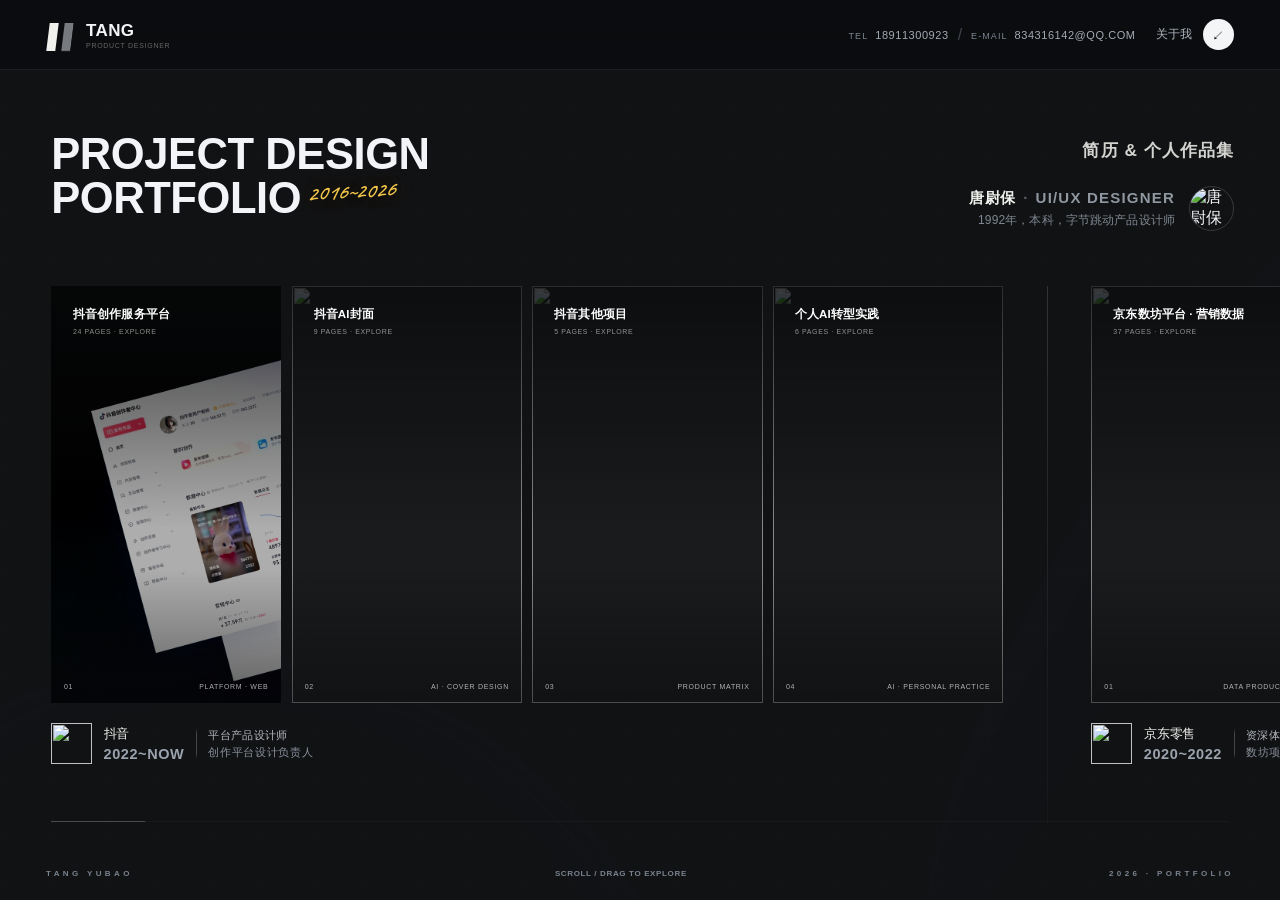
==== index.html @ 4c4d0c27 "手机端纵向布局：隐藏简历信息、首页改纵向列表、预览改连续大图平铺（≤760px，桌面零改动）" ====
<!doctype html>
<html lang="zh-CN" class="is-booting">
<head>
  <meta charset="utf-8">
  <meta name="viewport" content="width=device-width, initial-scale=1, viewport-fit=cover">
  <meta name="description" content="唐尉保的产品设计作品集，涵盖字节跳动、京东零售与金山办公时期的代表项目。">
  <meta name="theme-color" content="#111214">
  <title>唐尉保 · 产品设计作品集</title>
  <link rel="icon" href="唐尉保作品集2_files/favicon.ico">
  <!-- The home covers are rendered by script.js, so the browser would not
       discover the first one until the JS runs. Home cards use the 16:9 cover
       for both the resting centre crop and the expanded hover state, so the
       preload points at that set (sizes ≈ card height × 16/9, expressed in vh). -->
  <link rel="preload" as="image" href="assets/thumbs/douyin-platform.w1920.webp" media="(min-width: 761px)"
        imagesrcset="assets/thumbs/douyin-platform.w640.webp 640w, assets/thumbs/douyin-platform.w960.webp 960w, assets/thumbs/douyin-platform.w1280.webp 1280w, assets/thumbs/douyin-platform.w1920.webp 1920w, assets/thumbs/douyin-platform.w2560.webp 2560w"
        imagesizes="(min-width: 1600px) 90vh, 82vh">
  <style>html.is-booting [data-screen] { visibility: hidden; } html.is-booting body { background: #111214; }</style>
  <!-- 埋点上报地址（Cloudflare Worker + D1，部署见 analytics/README.md）。
       本地 file:// / localhost 预览默认不上报，只有显式传 ?analytics_endpoint= 时才会上报。 -->
  <meta name="portfolio-analytics-endpoint" content="https://tangyubao-analytics.tangweibao.workers.dev/collect">
  <script>
  /* 页面打开成功率探针：独立于 analytics.js，本文件不会因为业务脚本失败而漏报。
     每次打开上报 boot_start；应用真正渲染完成上报 boot_ready；超时/关键脚本失败上报 boot_fail。
     事件字段：{id,name,ts,sid:"boot",vid:"boot",pid,screen:"boot",props}，由 Worker 写入 D1。 */
  (function () {
    "use strict";
    var meta = document.querySelector('meta[name="portfolio-analytics-endpoint"]');
    var endpoint = meta ? meta.content : "";
    var params = new URLSearchParams(location.search);
    var override = params.get("analytics_endpoint") || "";
    if (override) endpoint = override;
    var preview = /^(localhost|127\.0\.0\.1|\[::1\]|0\.0\.0\.0)$/.test(location.hostname) || location.protocol === "file:";
    var force = params.get("analytics_force") === "1";
    var dnt = navigator.doNotTrack === "1" || window.doNotTrack === "1" || navigator.globalPrivacyControl === true;
    var site = "tangyubao-portfolio";
    var bootId = "boot_" + Date.now().toString(36) + "_" + Math.random().toString(36).slice(2, 8);
    var started = performance.now();
    window.__pfBoot = { id: bootId, startedAt: started };
    if (!endpoint || (preview && !override) || (dnt && !force)) return;

    var done = false;
    var timer = 0;
    var poll = 0;
    var lastError = "";
    var mode = (function () {
      var w = innerWidth || 0, h = innerHeight || 0;
      if (h <= 520 && w > 760) return "short-landscape";
      if (w <= 760) return "mobile";
      if (w <= 1100) return "tablet";
      return "desktop";
    })();

    function send(name, props) {
      var body = JSON.stringify({ site: site, events: [{
        id: bootId + "_" + name, name: name, ts: Date.now(),
        sid: "boot", vid: "boot", pid: bootId, screen: "boot", props: props || {}
      }] });
      try {
        if (navigator.sendBeacon && navigator.sendBeacon(endpoint, new Blob([body], { type: "text/plain;charset=UTF-8" }))) return;
        if (window.fetch) fetch(endpoint, {
          method: "POST", mode: "cors", keepalive: true,
          headers: { "Content-Type": "text/plain;charset=UTF-8" }, body: body
        }).catch(function () {});
      } catch (error) { /* 探针失败不影响页面 */ }
    }

    function navTiming() {
      try {
        var nav = performance.getEntriesByType("navigation")[0];
        if (!nav) return {};
        return {
          ttfb_ms: Math.round(nav.responseStart),
          dom_ms: Math.round(nav.domContentLoadedEventEnd),
          load_ms: nav.loadEventEnd ? Math.round(nav.loadEventEnd) : 0
        };
      } catch (error) { return {}; }
    }

    function isReady() {
      if (document.documentElement.classList.contains("is-booting")) return false;
      var active = document.querySelector("[data-screen].is-active");
      if (!active) return false;
      if (active.dataset.screen === "home") return document.querySelectorAll(".stream-project").length > 0;
      return true;
    }

    function finish(ok, reason) {
      if (done) return;
      done = true;
      clearInterval(poll);
      clearTimeout(timer);
      var elapsed = Math.round(performance.now() - started);
      var props = {
        duration_ms: elapsed,
        slow: elapsed > 3000,
        reason: reason || "",
        message: lastError.slice(0, 120),
        ready_state: document.readyState,
        cards: document.querySelectorAll(".stream-project").length,
        mode: mode, vw: innerWidth, vh: innerHeight,
        dpr: Math.round((devicePixelRatio || 1) * 100) / 100
      };
      var timing = navTiming();
      Object.keys(timing).forEach(function (key) { props[key] = timing[key]; });
      send(ok ? "boot_ready" : "boot_fail", props);
    }

    function check() { if (!done && isReady()) finish(true); }

    window.addEventListener("error", function (event) {
      var target = event.target;
      if (target && target.tagName === "SCRIPT") {
        if (String(target.src || "").indexOf("script.js") >= 0) {
          lastError = "script.js load failed";
          finish(false, "script_error");
        }
        return;
      }
      if (event.message) lastError = String(event.message);
    }, true);
    window.addEventListener("unhandledrejection", function (event) {
      lastError = String((event.reason && event.reason.message) || event.reason || "unhandled rejection");
    });
    document.addEventListener("visibilitychange", function () {
      if (document.visibilityState === "hidden") {
        clearTimeout(timer);
      } else if (!done) {
        check();
        if (!done) timer = setTimeout(function () { if (!done) finish(false, lastError ? "js_error" : "timeout"); }, 10000);
      }
    });
    window.addEventListener("load", check);
    poll = setInterval(check, 100);
    if (document.readyState === "complete") check();
    timer = setTimeout(function () { if (!done) finish(false, lastError ? "js_error" : "timeout"); }, 10000);

    send("boot_start", {
      path: location.pathname + location.hash,
      ref: document.referrer ? document.referrer.split("?")[0].slice(0, 120) : "",
      mode: mode, vw: innerWidth, vh: innerHeight,
      dpr: Math.round((devicePixelRatio || 1) * 100) / 100,
      lang: navigator.language || "",
      tz: (function () { try { return Intl.DateTimeFormat().resolvedOptions().timeZone || ""; } catch (error) { return ""; } })(),
      reduced_motion: Boolean(window.matchMedia && window.matchMedia("(prefers-reduced-motion: reduce)").matches)
    });
  })();
  </script>
  <link rel="stylesheet" href="styles.css?v=20261117m1">
  <noscript><style>html.is-booting [data-screen] { visibility: visible; }</style></noscript>
</head>
<body>
  <div class="app-shell" data-app>
    <header class="site-header">
      <button class="brand" type="button" data-route="home" aria-label="返回工作经历首页">
        <span class="brand-symbol" aria-hidden="true"><i></i><i></i></span>
        <span class="brand-text"><b>TANG</b><small>PRODUCT DESIGNER</small></span>
      </button>

      <div class="viewer-nav" data-viewer-nav>
        <button class="viewer-back" type="button" data-viewer-back aria-label="返回首页"><svg class="viewer-back-arrow" viewBox="0 0 24 24" aria-hidden="true" focusable="false"><path d="M14.5 5.5 8 12l6.5 6.5"></path></svg> <span data-viewer-back-label>返回首页</span></button>
        <span class="viewer-nav-divider" aria-hidden="true"></span>
        <div class="viewer-title-wrap">
          <h1 id="viewer-title" data-viewer-title tabindex="-1"></h1>
          <p data-viewer-company></p>
        </div>
        <div class="viewer-count" role="status" aria-live="polite" aria-atomic="true"><b data-current-count>01</b><span>/</span><span data-total-count>01</span></div>
      </div>

      <div class="header-contact" aria-label="联系方式">
        <a href="tel:+8618911300923"><span>TEL</span>18911300923</a>
        <i aria-hidden="true">/</i>
        <a href="mailto:834316142@qq.com"><span>E-MAIL</span>834316142@qq.com</a>
      </div>

      <button class="contact-link" type="button" data-contact-toggle aria-haspopup="dialog" aria-expanded="false" aria-label="打开关于我">
        <span>关于我</span><i aria-hidden="true">↗</i>
      </button>
    </header>

    <div class="contact-backdrop" data-contact-backdrop aria-hidden="true"></div>
    <div class="contact-card" data-contact-card role="dialog" aria-modal="true" aria-labelledby="about-title">
      <button class="contact-card-close" type="button" data-contact-close aria-label="关闭关于我">×</button>
      <div class="about-col about-col--side">
      <aside class="about-side">
        <div class="about-side-head">
          <p class="about-kicker">About</p>
          <h2 class="about-title" id="about-title">关于我</h2>
        </div>
        <img class="contact-card-avatar" src="assets/profile.webp" alt="唐尉保头像" width="192" height="192">
        <p class="contact-card-name">唐尉保</p>
        <p class="contact-card-role">UI/UX DESIGNER</p>
        <p class="contact-card-meta">1992年，本科，字节跳动产品设计师</p>
        <ul class="about-facts">
          <li><span>经验</span><b>10 年 UI/UX 设计</b></li>
          <li><span>方向</span><b>复杂产品 · 设计系统 · AI 体验</b></li>
          <li><span>现职</span><b>抖音 · 平台产品设计专家</b></li>
          <li><span>状态</span><b>在职 · 寻找新机会</b></li>
        </ul>
        <div class="contact-card-links">
          <a href="tel:+8618911300923"><span>TEL / 微信</span><b>18911300923</b></a>
          <a href="mailto:834316142@qq.com"><span>E-MAIL</span><b>834316142@qq.com</b></a>
        </div>
        <a class="about-download" href="assets/resume/tangyubao-resume-2026.pdf" download="唐尉保-UI设计师-个人简历2026.pdf" aria-label="下载 PDF 简历，735 KB">
          <span class="about-download-icon" aria-hidden="true">↓</span>
          <b>下载 PDF 简历</b>
          <em>735 KB</em>
        </a>
      </aside>
      <span class="about-scrollbar" aria-hidden="true"><i></i></span>
      </div>

      <div class="about-col about-col--main">
      <div class="about-main">
        <section class="about-section">
          <p class="about-label">自我介绍</p>
          <p class="about-lead">具备 10 年 UI/UX 与设计经验，擅长在复杂业务场景中把用户需求、业务目标与数据反馈转化为清晰可落地的体验方案。兼具产品设计、设计系统建设、项目推进与小组管理能力，能够从策略制定、方案落地到上线复盘，持续提升产品体验与团队交付效率，兼顾设计执行与项目管理能力的平衡。</p>
          <div class="about-fold about-fold--intro" data-fold>
            <button class="about-fold-toggle" type="button" data-fold-toggle aria-expanded="false" aria-controls="about-highlights">
              <span>能力亮点</span><em>3 项</em><i aria-hidden="true"></i>
            </button>
            <div class="about-fold-panel" id="about-highlights" inert aria-hidden="true">
              <div class="about-highlights">
                <p><b>复杂产品与全链路体验设计：</b>擅长多角色、多任务、强数据和长流程场景的信息架构、交互设计与视觉表达；能够独立完成从需求洞察、体验策略、原型设计到设计交付和效果复盘的完整闭环。</p>
                <p><b>体系化建设与 AI 设计能力：</b>具备设计系统与设计流程建设经验，能够将项目中的共性问题沉淀为可复用的标准和工具，理解 AI 产品的交互特点与工作流。探索 AI 对工作流程的应用，具备 Vibe Coding 端到端实践经验，并逐步向 AI Agent 方向转型。</p>
                <p><b>项目推动与团队管理能力：</b>具备重点项目、小组管理与跨团队协同经验，能够进行目标对齐、任务拆解、资源协调、设计评审与质量把控；关注成员成长与团队能力建设，保障复杂项目高质量、按节奏落地。</p>
              </div>
            </div>
          </div>
        </section>

        <section class="about-section about-experience">
          <p class="about-label">项目经历</p>

          <article class="about-job">
            <p class="about-job-period">2016.03 ~ 2020.03<span>高级UI设计师</span></p>
            <div class="about-job-company">
              <img src="assets/marks/kingsoft.webp" alt="" width="38" height="38" loading="lazy">
              <h3>金山办公 / UED</h3>
            </div>
            <p class="about-job-line">活动运营设计：WPS office 会员增值业务</p>
            <p class="about-job-line">TO C 端产品体验设计：金山词霸、WPS精品课、小米邮箱</p>
          </article>

          <article class="about-job">
            <p class="about-job-period">2020.03 ~ 2022.09<span>资深体验设计师</span></p>
            <div class="about-job-company">
              <img src="assets/marks/jd.webp" alt="" width="38" height="38" loading="lazy">
              <h3>京东零售 / 技术与数据中心 / JTD</h3>
            </div>
            <p class="about-job-line">TO B 端数据产品体验设计：京东数坊营销数据平台、黄金眼数据平台</p>
            <div class="about-fold about-fold--duties" data-fold>
              <button class="about-fold-toggle" type="button" data-fold-toggle aria-expanded="false" aria-controls="jd-duties">
                <span>主要职责</span><em>4 项</em><i aria-hidden="true"></i>
              </button>
              <div class="about-fold-panel" id="jd-duties" inert aria-hidden="true">
                <ol class="about-duties">
                  <li><b>01</b><span>负责 B 端中台营销数据产品的 UI/UX 设计工作，并把控整体设计质量</span></li>
                  <li><b>02</b><span>协同产品深入业务，为业务提供产品体验的整体设计方案，并梳理产品逻辑，推动设计进程，保障产出质量还原设计成果，持续跟踪体验数据变化，及时发现问题做出优化调整</span></li>
                  <li><b>03</b><span>沉淀设计经验和方法，协同小伙伴共同制定体验设计规范与设计体系建设</span></li>
                  <li><b>04</b><span>完善设计工具的打磨，完成符合数据产品特性的设计资产沉淀</span></li>
                </ol>
              </div>
            </div>
          </article>

          <article class="about-job">
            <p class="about-job-period">2022.09 ~ NOW<span>平台产品设计专家</span></p>
            <div class="about-job-company">
              <img src="assets/marks/douyin.webp" alt="" width="38" height="38" loading="lazy">
              <h3>抖音 / UED / 增长中心-平台</h3>
            </div>
            <p class="about-job-line">TOB&amp;C端平台产品体验设计：抖音创作服务平台、抖音分成平台、抖音精选</p>
            <div class="about-fold about-fold--duties is-open" data-fold>
              <button class="about-fold-toggle" type="button" data-fold-toggle aria-expanded="true" aria-controls="douyin-duties">
                <span>主要职责</span><em>4 项</em><i aria-hidden="true"></i>
              </button>
              <div class="about-fold-panel" id="douyin-duties">
                <ol class="about-duties">
              <li><b>01</b><span>负责重点项目的需求拆解：负责多个抖音创作服务平台 S 级需求提案，跨团队协同与上线复盘，通过用户反馈、体验指标和业务数据持续优化产品体验。</span></li>
              <li><b>02</b><span>主导 AI 创作能力的产品体验设计：包括 AI 封面、创作辅助、诊断与引导式任务流程，推动模型能力转化为用户可理解、可使用的创作工具。</span></li>
              <li><b>03</b><span>建设和维护平台设计系统：包括视觉语言、组件规范、图表规范、交互模式及体验问题池，提升多业务协作下的一致性与交付效率。并注重 AI 在实际工作流程中的应用，有效提升产设研协作效率。</span></li>
                  <li><b>04</b><span>负责创作小组与项目管理：包括任务分配、设计评审、质量把控、成员辅导及协作流程优化。发起抖音创作服务平台体验升级，综合评估业务目标、用户体验、成本难度，合理制定目标，协同多个业务线、职能，共同合作顺利完成项目目标。</span></li>
                </ol>
              </div>
            </div>
          </article>
        </section>
      </div>
      <span class="about-scrollbar" aria-hidden="true"><i></i></span>
      </div>
    </div>

    <main class="screens">
      <section class="screen home-screen is-active" data-screen="home" aria-labelledby="home-title">
        <div class="ambient ambient-one" aria-hidden="true"></div>
        <div class="ambient ambient-two" aria-hidden="true"></div>

        <header class="home-heading">
          <div class="home-heading-main">
            <h1 id="home-title" class="portfolio-title" tabindex="-1">
              <span class="title-row">
                <span class="title-text">Project Design</span>
              </span>
              <span class="title-row title-row-last">
                <span class="title-text">Portfolio<em class="portfolio-years">2016~2026</em></span>
              </span>
            </h1>

            <div class="home-profile">
              <p class="portfolio-cn">简历 &amp; 个人作品集</p>
              <aside class="profile" aria-label="个人简介">
                <button class="profile-top" type="button" data-contact-toggle aria-haspopup="dialog" aria-expanded="false" aria-label="打开关于我">
                  <span class="profile-info">
                    <span class="profile-name">唐尉保<span class="profile-sep">·</span><em>UI/UX DESIGNER</em></span>
                    <span class="profile-role">1992年，本科，字节跳动产品设计师</span>
                  </span>
                  <img class="profile-avatar" src="assets/profile.webp" alt="唐尉保头像" width="192" height="192">
                </button>
              </aside>
            </div>
          </div>
        </header>

        <div class="work-stream-shell" data-stream-shell>
          <div class="work-stream" data-timeline></div>
          <div class="stream-progress" aria-hidden="true"><span data-stream-progress></span></div>
        </div>

        <footer class="home-footer">
          <span>TANG YUBAO</span>
          <span>SCROLL / DRAG TO EXPLORE</span>
          <span>2026 · PORTFOLIO</span>
        </footer>
      </section>

      <section class="screen projects-screen" data-screen="projects" aria-labelledby="projects-title" hidden>
        <div class="projects-intro">
          <button class="back-button" type="button" data-route="home"><span>←</span> 返回经历</button>
          <div class="experience-summary">
            <div class="company-mark" data-projects-mark></div>
            <div>
              <p data-projects-period></p>
              <h1 id="projects-title" data-projects-company tabindex="-1"></h1>
              <h2 data-projects-role></h2>
              <span data-projects-meta></span>
            </div>
          </div>
          <p class="projects-note">SELECTED PROJECTS</p>
        </div>

        <div class="project-panel">
          <div class="panel-heading">
            <p>项目导航</p>
            <span>选择项目进入完整作品预览</span>
          </div>
          <div class="project-grid" data-project-grid></div>
        </div>
      </section>

      <section class="screen viewer-screen" data-screen="viewer" aria-labelledby="viewer-title" hidden>
        <div class="viewer-stage" data-viewer-stage>
          <div class="artwork-stack">
            <div class="artwork-frame" data-artwork-frame>
              <img data-main-artwork alt="" draggable="false" decoding="async" fetchpriority="high">
              <img class="artwork-ghost" data-artwork-ghost alt="" aria-hidden="true">
              <div class="artwork-links" data-artwork-links></div>
              <div class="slide-canvas" data-slide-canvas hidden></div>
              <div class="image-loader" data-image-loader aria-hidden="true"><span></span></div>
            </div>
            <div class="artwork-toolbar">
              <button class="fullscreen-toggle" type="button" data-fullscreen-toggle aria-label="全屏浏览" aria-pressed="false" title="全屏浏览">
                <svg class="icon-expand" viewBox="0 0 24 24" aria-hidden="true" focusable="false"><path d="M9 4H4v5M15 4h5v5M15 20h5v-5M9 20H4v-5"></path></svg>
                <svg class="icon-collapse" viewBox="0 0 24 24" aria-hidden="true" focusable="false"><path d="M9 9H4V4M15 9V4h5M15 15h5v5M9 15v5H4"></path></svg>
                <span class="fullscreen-label" data-fullscreen-label>全屏浏览</span>
              </button>
            </div>
          </div>
          <div class="fullscreen-count" data-fullscreen-count aria-hidden="true"><b data-fullscreen-current>01</b><span>/</span><span data-fullscreen-total>01</span></div>
          <section class="other-projects" data-other-projects aria-label="其他项目">
            <p>其他项目</p>
            <div class="other-projects-rail" data-other-projects-rail></div>
          </section>
        </div>

        <div class="thumbnail-dock">
          <div class="thumbnail-label"><span>PROJECT PAGES</span><small>滚动或点击缩略图浏览</small></div>
          <div class="thumbnail-rail" data-thumbnail-rail role="listbox" aria-orientation="vertical" aria-label="作品页面导航"></div>
        </div>

        <!-- Mobile portrait only (≤760px): every page is tiled as a large
             16:9 image from top to bottom in one native scroll container, with
             no thumbnail rail. Desktop keeps the single-frame viewer above. -->
        <div class="mobile-gallery" data-mobile-gallery aria-label="作品页面列表"></div>
      </section>
    </main>
  </div>


  <noscript>请启用 JavaScript 以浏览交互式作品集。</noscript>
  <script src="analytics.js?v=20261116q" defer></script>
  <script src="script.js?v=20261117m1" defer></script>
</body>
</html>
---- styles.css ----
@font-face {
  font-family: "Kalam";
  src: url("assets/fonts/kalam-700.woff2") format("woff2");
  font-weight: 700;
  font-style: normal;
  font-display: swap;
}
@font-face {
  font-family: "Caveat";
  src: url("assets/fonts/caveat-600.woff2") format("woff2");
  font-weight: 600;
  font-style: normal;
  font-display: swap;
}

:root {
  --ink: #f2f4f7;
  --muted: #8b94a2;
  --line: rgba(255, 255, 255, .1);
  --blue: #7da7ff;
  --surface: rgba(255, 255, 255, .055);
  --header-h: 76px;
  --ease: cubic-bezier(.22, 1, .36, 1);
}

* { box-sizing: border-box; }

html, body {
  width: 100%;
  height: 100%;
  margin: 0;
  overflow: hidden;
}

body {
  color: var(--ink);
  background: #07090d;
  font-family: Inter, "SF Pro Display", "PingFang SC", "Microsoft YaHei", sans-serif;
  -webkit-font-smoothing: antialiased;
}

button, a { font: inherit; }
button { color: inherit; }
button:focus-visible, a:focus-visible { outline: 2px solid #2f7ff7; outline-offset: 4px; }
/* route changes move focus to the screen heading (tabindex="-1") for screen
   readers; that programmatic focus must not paint a focus ring */
.screen h1[tabindex="-1"]:focus { outline: none; }
/* the viewer title now lives inside the site header, outside .screen */
#viewer-title[tabindex="-1"]:focus { outline: none; }

.app-shell { width: 100%; height: 100%; overflow: hidden; }

.site-header {
  position: fixed;
  z-index: 50;
  inset: 0 0 auto 0;
  height: var(--header-h);
  display: grid;
  grid-template-columns: 1fr auto auto;
  column-gap: clamp(14px, 1.6vw, 26px);
  align-items: center;
  padding: 0 clamp(22px, 3.6vw, 64px);
  border-bottom: 1px solid rgba(255, 255, 255, .07);
  background: rgba(7, 9, 13, .72);
  backdrop-filter: blur(24px);
  -webkit-backdrop-filter: blur(24px);
}

.brand {
  justify-self: start;
  display: flex;
  align-items: center;
  gap: 12px;
  padding: 0;
  border: 0;
  background: none;
  cursor: pointer;
}

.brand-symbol { position: relative; width: 34px; height: 24px; display: block; }
.brand-symbol i { position: absolute; top: 0; width: 24px; height: 24px; border-radius: 50%; }
.brand-symbol i:first-child { left: 0; background: #729cff; box-shadow: 0 0 28px rgba(92, 140, 255, .36); }
.brand-symbol i:last-child { right: 0; background: rgba(150, 117, 255, .52); backdrop-filter: blur(3px); }
.brand-text { display: grid; gap: 1px; text-align: left; }
.brand-text b { font-size: 13px; letter-spacing: .12em; }
.brand-text small { color: #616a77; font-size: 8px; letter-spacing: .14em; }

.contact-link { justify-self: end; display: flex; align-items: center; gap: 11px; padding: 0; border: 0; color: #aeb5bf; background: none; font: inherit; font-size: 12px; text-decoration: none; cursor: pointer; }
.contact-link i { display: grid; place-items: center; width: 30px; height: 30px; border-radius: 50%; color: #090b0f; background: #f3f5f7; font-style: normal; transition: transform .25s var(--ease); }
.contact-link i { transform: rotate(180deg); transition: transform .3s var(--ease); }
.contact-link:hover i { transform: translate(-2px, 2px) rotate(180deg); }
.contact-link[aria-expanded="true"] i { transform: rotate(0deg); }
.contact-link[aria-expanded="true"]:hover i { transform: translate(2px, -2px) rotate(0deg); }
.header-contact { display: flex; align-items: center; justify-content: flex-end; gap: 9px; white-space: nowrap; }
.header-contact i { color: #3f4650; font-style: normal; }
.header-contact a { display: flex; align-items: baseline; gap: 7px; color: #a3abb5; font-size: 11px; letter-spacing: .05em; text-decoration: none; text-transform: uppercase; white-space: nowrap; transition: color .2s; }
.header-contact a:hover { color: #f5c84b; }
.header-contact span { color: #7d8794; font-size: 9px; letter-spacing: .12em; }

/* Viewer context inside the site header (replaces the old in-screen header row) */
.viewer-nav { display: none; min-width: 0; align-items: center; column-gap: clamp(10px, 1.3vw, 18px); }
.viewer-nav-divider { flex: 0 0 auto; width: 1px; height: 18px; background: rgba(255, 255, 255, .18); }
.viewer-back .viewer-back-arrow { flex: 0 0 auto; width: 14px; height: 14px; fill: none; stroke: currentColor; stroke-width: 1.9; stroke-linecap: round; stroke-linejoin: round; transition: transform .25s var(--ease); }
.viewer-back:hover .viewer-back-arrow { transform: translateX(-3px); }
.viewer-back [data-viewer-back-label] { font-size: 14px; }
body[data-screen="viewer"] .viewer-nav { display: flex; }
body[data-screen="viewer"] .header-contact { display: none; }
body[data-screen="viewer"] .site-header { grid-template-columns: auto minmax(0, 1fr) auto; }

/* About dialog: centred two-column panel over a blurred backdrop.
   Left = personal info / contact, right = self description + experience. */
.contact-backdrop { position: fixed; z-index: 69; inset: 0; background: rgba(6, 8, 11, .7); -webkit-backdrop-filter: blur(7px); backdrop-filter: blur(7px); opacity: 0; visibility: hidden; pointer-events: none; transition: opacity .3s var(--ease), visibility 0s linear .3s; }
.contact-backdrop.is-open { opacity: 1; visibility: visible; pointer-events: auto; transition: opacity .3s var(--ease), visibility 0s; }

.contact-card {
  position: fixed; z-index: 70; left: 50%; top: 50%;
  display: grid; grid-template-columns: minmax(236px, 296px) minmax(0, 1fr); grid-template-rows: minmax(0, 1fr);
  width: min(1080px, calc(100vw - 48px)); max-height: min(880px, calc(100vh - 88px));
  overflow: hidden; border: 1px solid rgba(255, 255, 255, .14);
  background: rgba(15, 17, 21, .975);
  -webkit-backdrop-filter: blur(26px); backdrop-filter: blur(26px);
  box-shadow: 0 40px 120px rgba(0, 0, 0, .62);
  opacity: 0; visibility: hidden; pointer-events: none;
  transform: translate(-50%, -48%) scale(.985);
  transition: opacity .3s var(--ease), transform .45s var(--ease), visibility 0s linear .3s;
}
.contact-card.is-open { opacity: 1; visibility: visible; pointer-events: auto; transform: translate(-50%, -50%); transition: opacity .3s var(--ease), transform .45s var(--ease), visibility 0s; }
/* let the columns shrink to the panel height so their own scrollbars engage
   instead of the content being clipped by the panel's overflow:hidden */
.contact-card > * { min-height: 0; }
.contact-card-close { position: absolute; z-index: 3; top: 14px; right: 14px; display: grid; place-items: center; width: 28px; height: 28px; padding: 0; border: 1px solid rgba(255, 255, 255, .14); border-radius: 50%; color: #9aa3ad; background: rgba(10, 12, 15, .6); font-size: 14px; line-height: 1; cursor: pointer; transition: color .2s, border-color .2s, background .2s; }
.contact-card-close:hover { color: #fff; border-color: rgba(255, 255, 255, .42); background: rgba(255, 255, 255, .08); }

/* Columns scroll with the native scrollbar hidden; a thin overlay thumb fades
   in (CSS opacity transition) when the pointer is inside the dialog, which the
   native bar cannot do. */
.about-col { position: relative; display: grid; grid-template-rows: minmax(0, 1fr); min-height: 0; }
.about-side, .about-main { scrollbar-width: none; -ms-overflow-style: none; }
.about-side::-webkit-scrollbar, .about-main::-webkit-scrollbar { width: 0; height: 0; }
.about-scrollbar { position: absolute; z-index: 2; top: 12px; right: 4px; bottom: 12px; width: 3px; border-radius: 3px; opacity: 0; pointer-events: none; transition: opacity .32s var(--ease); }
.about-scrollbar i { position: absolute; left: 0; top: 0; width: 100%; height: 36px; border-radius: 3px; background: rgba(255, 255, 255, .3); transform: translateY(0); }
.contact-card:hover .about-col[data-scrollable="true"] > .about-scrollbar { opacity: 1; }

.about-side { --about-side-gap: 9px; display: flex; flex-direction: column; align-items: flex-start; gap: var(--about-side-gap); padding: 34px 26px 26px; overflow-y: auto; overscroll-behavior: contain; border-right: 1px solid rgba(255, 255, 255, .09); background: linear-gradient(180deg, rgba(24, 29, 37, .72), rgba(13, 16, 20, .5)); }
.contact-card-avatar { width: 74px; height: 74px; object-fit: cover; border-radius: 50%; border: 1px solid rgba(255, 255, 255, .18); }
.contact-card-name { margin: 5px 0 0; color: #f2f4ef; font-size: 22px; font-weight: 600; letter-spacing: .02em; }
.contact-card-role { margin: 0; color: #8b93a0; font-size: 9px; letter-spacing: .2em; text-transform: uppercase; }
.contact-card-meta { margin: 7px 0 0; color: #7d8691; font-size: 12.5px; line-height: 1.6; letter-spacing: .02em; }
.about-facts { display: grid; gap: 9px; width: 100%; margin: 12px 0 0; padding: 14px 0 0; border-top: 1px solid rgba(255, 255, 255, .09); list-style: none; }
.about-facts li { display: grid; grid-template-columns: 30px minmax(0, 1fr); gap: 10px; align-items: baseline; }
.about-facts span { color: #6f7884; font-size: 9px; letter-spacing: .14em; }
.about-facts b { color: #cfd4da; font-size: 12px; font-weight: 500; line-height: 1.5; }
.contact-card-links { width: 100%; margin-top: auto; padding-top: 16px; border-top: 1px solid rgba(255, 255, 255, .09); }
.contact-card-links a { display: grid; gap: 3px; padding: 8px 0; color: #eef0eb; text-decoration: none; border-bottom: 1px solid rgba(255, 255, 255, .06); }
.contact-card-links a:last-child { border-bottom: 0; padding-bottom: 0; }
.contact-card-links span { color: #f5c84b; font-size: 9px; font-weight: 600; letter-spacing: .14em; }
.contact-card-links b { font-size: 13px; font-weight: 600; letter-spacing: .01em; overflow-wrap: anywhere; transition: color .2s; }
.about-download { display: flex; align-items: center; gap: 10px; width: 100%; margin-top: 14px; padding: 10px 12px; border: 1px solid rgba(255, 255, 255, .16); border-radius: 10px; color: #f1f3ef; background: rgba(255, 255, 255, .045); text-decoration: none; transition: border-color .25s var(--ease), background .25s var(--ease), color .25s var(--ease), transform .25s var(--ease); }
.about-download:hover { border-color: rgba(245, 200, 75, .55); background: rgba(245, 200, 75, .1); color: #f5c84b; transform: translateY(-1px); }
.about-download-icon { flex: 0 0 auto; display: grid; place-items: center; width: 26px; height: 26px; border-radius: 50%; color: #f5c84b; background: rgba(245, 200, 75, .16); font-size: 13px; line-height: 1; }
.about-download b { font-size: 12.5px; font-weight: 600; letter-spacing: .02em; }
.about-download em { margin-left: auto; color: #7d8794; font-size: 10px; font-style: normal; letter-spacing: .06em; }
.contact-card-links a:hover b { color: #f5c84b; }

.about-main { position: relative; padding: 34px clamp(26px, 3vw, 42px) 30px; overflow-y: auto; overscroll-behavior: contain; color: #b7bdc7; }
.about-side-head { display: grid; gap: 5px; margin-bottom: calc(40px - var(--about-side-gap, 9px)); }
.about-kicker { margin: 0; color: #6f7884; font-size: 9px; letter-spacing: .32em; text-transform: uppercase; }
.about-side-head .about-title { margin: 0; font-size: clamp(21px, 1.7vw, 26px); }
.about-title { margin: 6px 0 0; color: #f2f4ef; font-size: clamp(20px, 1.6vw, 26px); font-weight: 600; letter-spacing: .02em; }
.about-section { margin-top: 22px; padding-top: 20px; border-top: 1px solid rgba(255, 255, 255, .09); }
.about-main > .about-section:first-child { margin-top: 0; padding-top: 0; border-top: 0; }
.about-label { margin: 0 0 12px !important; color: #7d8794 !important; font-size: 9px !important; letter-spacing: .22em; text-transform: uppercase; }
.about-main p { margin: 0 0 10px; font-size: 12.5px; line-height: 1.8; letter-spacing: .01em; }
.about-main p:last-child { margin-bottom: 0; }
.about-main b { color: #e4e7e2; font-weight: 600; }
.about-lead { color: #cfd4da !important; }
.about-experience { display: grid; gap: 18px; padding-top: 18px !important; }
.about-job-period { display: flex; align-items: baseline; justify-content: space-between; gap: 14px; margin: 0 0 8px !important; color: #9aa3ae !important; font-family: "DIN Alternate", "Helvetica Neue", Arial, sans-serif; font-size: 12.5px !important; font-weight: 700; letter-spacing: .02em; }
.about-job-period span { color: #8a929e; font-size: 11.5px; font-weight: 500; letter-spacing: .02em; white-space: nowrap; }
.about-job-company { display: flex; align-items: center; gap: 10px; }
.about-job-company img { flex: 0 0 auto; width: 30px; height: 30px; object-fit: contain; border-radius: 7px; }
.about-job-company h3 { margin: 0; color: #eef0eb; font-size: 13.5px; font-weight: 600; letter-spacing: .01em; }
.about-job-line { margin: 6px 0 0 40px !important; color: #9aa3ae !important; font-size: 12px !important; line-height: 1.7 !important; }
.about-fold--duties { margin: 12px 0 0 40px; }
.about-fold--intro { margin: 14px 0 0; }
.about-fold-toggle { display: flex; align-items: center; gap: 8px; padding: 0; border: 0; background: none; color: #7d8794; font: inherit; font-size: 9px; letter-spacing: .18em; text-transform: uppercase; cursor: pointer; transition: color .2s; }
.about-fold-toggle:hover { color: #cfd4da; }
.about-fold-toggle em { color: #6f7884; font-style: normal; font-size: 9px; letter-spacing: .06em; }
.about-fold-toggle i { display: block; width: 6px; height: 6px; border-right: 1px solid currentColor; border-bottom: 1px solid currentColor; transform: rotate(45deg) translate(-1px, -1px); transition: transform .3s var(--ease); }
.about-fold.is-open .about-fold-toggle i { transform: rotate(225deg) translate(-1px, -1px); }
.about-fold-panel { display: grid; grid-template-rows: 0fr; transition: grid-template-rows .38s var(--ease); }
.about-fold.is-open .about-fold-panel { grid-template-rows: 1fr; }
.about-duties { display: grid; gap: 6px; min-height: 0; margin: 0; padding: 10px 0 0; overflow: hidden; list-style: none; }
.about-highlights { display: grid; gap: 10px; min-height: 0; padding: 10px 0 0; overflow: hidden; }
.about-highlights p { margin: 0 !important; }
.about-duties li { display: grid; grid-template-columns: 22px minmax(0, 1fr); gap: 8px; align-items: baseline; }
.about-duties b { color: #f5c84b; font-family: "DIN Alternate", "Helvetica Neue", Arial, sans-serif; font-size: 10.5px; font-weight: 700; letter-spacing: .02em; }
.about-duties span { color: #a7aeba; font-size: 12px; line-height: 1.75; }

@media (max-width: 860px) {
  .contact-card { grid-template-columns: minmax(0, 1fr); grid-template-rows: auto minmax(0, 1fr); width: calc(100vw - 32px); max-height: calc(100vh - 72px); }
  .about-side { flex-direction: row; flex-wrap: wrap; align-items: center; gap: 8px 14px; padding: 20px 20px 16px; overflow: visible; border-right: 0; border-bottom: 1px solid rgba(255, 255, 255, .09); }
  .contact-card-avatar { width: 52px; height: 52px; }
  .contact-card-name { margin: 0; font-size: 18px; }
  .contact-card-role { width: 100%; }
  .contact-card-meta { width: 100%; margin: 0; }
  .about-facts { display: none; }
  .contact-card-links { margin-top: 4px; padding-top: 0; border-top: 0; display: flex; flex-wrap: wrap; gap: 2px 22px; }
  .contact-card-links a { padding: 2px 0; border-bottom: 0; }
  .about-main { padding: 20px 20px 24px; }
  .about-job-line, .about-fold--duties { margin-left: 0 !important; }
  .about-col--side { grid-template-rows: auto; }
  .about-side-head { flex: 0 0 100%; margin: 0 0 16px; }
  .about-main p { font-size: 12px; }
}

body.is-about-open { overflow: hidden; }

.screens, .screen { width: 100%; height: 100%; }
.screen { position: absolute; inset: 0; padding-top: var(--header-h); overflow: hidden; opacity: 0; transform: translateY(14px); pointer-events: none; transition: opacity .42s var(--ease), transform .42s var(--ease); }
.screen.is-active { opacity: 1; transform: none; pointer-events: auto; }
.screen[hidden] { display: none; }

.home-screen {
  background:
    radial-gradient(circle at 76% 18%, rgba(82, 107, 176, .17) 0, rgba(35, 52, 88, 0) 28%),
    radial-gradient(circle at 8% 86%, rgba(81, 45, 116, .14) 0, rgba(21, 15, 32, 0) 30%),
    linear-gradient(135deg, #080b10 0%, #0b0f16 54%, #07090d 100%);
}
.home-screen::before { content: ""; position: absolute; inset: 0; opacity: .34; pointer-events: none; background-image: linear-gradient(rgba(255, 255, 255, .024) 1px, transparent 1px), linear-gradient(90deg, rgba(255, 255, 255, .024) 1px, transparent 1px); background-size: 44px 44px; }
.ambient { position: absolute; border-radius: 50%; filter: blur(2px); pointer-events: none; }
.ambient-one { width: 76vw; height: 76vw; left: -21vw; bottom: -57vw; border: 1px solid rgba(119, 148, 237, .13); box-shadow: 0 0 100px rgba(66, 96, 195, .08) inset; }
.ambient-two { width: 33vw; height: 88vw; right: -15vw; top: 7vh; border-left: 1px solid rgba(121, 145, 223, .12); transform: rotate(31deg); background: linear-gradient(90deg, rgba(91, 115, 201, .05), transparent 42%); }

.home-heading { position: relative; z-index: 2; height: 27%; min-height: 170px; display: flex; flex-direction: column; align-items: center; justify-content: center; padding-top: 1vh; text-align: center; }
.home-heading h1 { margin: 0 0 12px; font-size: clamp(28px, 2.3vw, 43px); letter-spacing: -.04em; }
.home-heading .portfolio-title { display: flex; flex-direction: column; gap: 2px; line-height: .98; }
.portfolio-title .title-text { display: block; }
.home-heading .title-row { display: flex; align-items: baseline; justify-content: space-between; width: 100%; }
.home-heading .title-row-last { justify-content: flex-start; }
.home-heading .title-row-last .title-text { position: relative; }
.portfolio-years { position: absolute; left: calc(100% + 6px); top: calc(var(--title-size, 48px) * .34); transform: translateY(-50%) rotate(-3.5deg); color: #f5c84b; font-family: "Caveat", "Kalam", "Bradley Hand", "Segoe Print", cursive; font-size: calc(clamp(12px, .95vw, 16px) + 9px); font-weight: 600; line-height: 1; letter-spacing: -.01em; white-space: nowrap; text-shadow: 0 1px 10px rgba(6, 8, 12, .85), 0 0 22px rgba(245, 200, 75, .3); pointer-events: none; }

/* Personal profile block inside the home hero */
.profile { display: flex; flex-direction: column; align-items: flex-end; gap: 9px; text-align: left; }
.profile-top { display: flex; align-items: stretch; gap: 14px; padding: 0; border: 0; background: none; color: inherit; font: inherit; text-align: left; cursor: pointer; }
.profile-top:hover, .profile-top:active { background: none; color: inherit; }
.profile-top:focus-visible { outline: 2px solid rgba(245, 200, 75, .5); outline-offset: 5px; border-radius: 6px; }
.profile-role { display: block; }
.profile-avatar { width: 45px; height: 45px; flex: 0 0 auto; object-fit: cover; border-radius: 50%; border: 1px solid rgba(255, 255, 255, .16); }
.profile-info { display: grid; grid-template-rows: 1fr 1fr; align-items: center; justify-items: end; }
.profile-name { display: flex; align-items: baseline; justify-content: flex-end; gap: 8px; margin: 0; color: #eef0ec; font-size: 15px; font-weight: 600; letter-spacing: .02em; line-height: 1.15; }
.profile-name em { color: #8f97a1; font-size: 15px; font-style: normal; font-weight: 600; letter-spacing: .08em; text-transform: uppercase; }
.profile-sep { color: #5c636c; }
.profile-role { margin: 0; color: #7f8892; text-align: right; font-size: 12px; letter-spacing: .01em; line-height: 1.2; }

.timeline-shell { position: relative; z-index: 2; height: calc(73% - 48px); padding: 0 clamp(26px, 10.7vw, 218px); }
.timeline-line { position: absolute; left: clamp(26px, 10.7vw, 218px); right: clamp(26px, 10.7vw, 218px); top: 10px; border-top: 1px dashed rgba(255, 255, 255, .12); }
.experience-timeline { height: 100%; display: grid; grid-template-columns: repeat(3, minmax(0, 1fr)); column-gap: clamp(40px, 7vw, 145px); }

.experience-card {
  --accent: #2e80ff;
  position: relative;
  display: flex;
  flex-direction: column;
  align-items: stretch;
  justify-content: flex-start;
  min-width: 0;
  height: 100%;
  padding-top: 39px;
  border: 0;
  appearance: none;
  background: transparent;
  text-align: left;
  cursor: pointer;
}
.experience-card::before { content: ""; position: absolute; top: 5px; left: 0; width: 11px; height: 11px; border: 3px solid #0a0d13; border-radius: 50%; background: var(--accent); box-shadow: 0 0 0 1px rgba(255, 255, 255, .12), 0 0 20px color-mix(in srgb, var(--accent) 40%, transparent); transition: transform .3s var(--ease), box-shadow .3s; }
.experience-card:hover::before { transform: scale(1.25); box-shadow: 0 0 0 7px color-mix(in srgb, var(--accent) 12%, transparent); }
.experience-card .period { display: block; margin-bottom: 18px; color: #9aa3b0; font-size: clamp(13px, .95vw, 17px); font-weight: 650; letter-spacing: -.02em; }
.company-row { display: flex; align-items: center; gap: 15px; }
.company-mark { flex: 0 0 auto; display: grid; place-items: center; width: 54px; height: 54px; border: 1px solid rgba(255, 255, 255, .08); border-radius: 15px; color: #fff; background: var(--mark-bg, #151a21); box-shadow: 0 12px 30px color-mix(in srgb, var(--accent) 18%, transparent); font-size: 16px; font-weight: 800; letter-spacing: -.06em; }
.company-mark.has-logo { border-color: transparent; background: transparent; box-shadow: none; }
.company-row h2 { margin: 0; font-size: clamp(23px, 1.65vw, 31px); letter-spacing: -.05em; }
.role { margin: 18px 0 5px; color: #c9ced6; font-size: clamp(14px, 1.08vw, 19px); }
.role-meta { margin: 0; color: #5e6774; font-size: clamp(10px, .68vw, 12px); }
.project-caption { margin: clamp(25px, 4.2vh, 47px) 0 12px; color: #59626e; font-size: 10px; letter-spacing: .18em; }
.experience-projects { display: grid; gap: clamp(9px, 1.45vh, 16px); margin: 0; padding: 0; list-style: none; }
.experience-projects li { display: flex; align-items: center; gap: 10px; color: #a7afb9; font-size: clamp(12px, .85vw, 15px); white-space: nowrap; }
.experience-projects li i { display: grid; place-items: center; width: 19px; height: 19px; border-radius: 6px; color: #fff; background: var(--accent); font-size: 8px; font-style: normal; }
.card-enter { position: absolute; right: 2px; bottom: 32px; display: flex; align-items: center; gap: 8px; color: #737d89; font-size: 10px; letter-spacing: .12em; opacity: 0; transform: translateX(-10px); transition: opacity .3s, transform .3s var(--ease); }
.card-enter i { display: grid; place-items: center; width: 30px; height: 30px; border: 1px solid rgba(255, 255, 255, .12); border-radius: 50%; font-size: 14px; font-style: normal; }
.experience-card:hover .card-enter { opacity: 1; transform: none; }

.home-footer { position: absolute; z-index: 2; inset: auto clamp(24px, 3.6vw, 64px) 22px; display: flex; justify-content: space-between; color: #79838f; font-size: 8px; font-weight: 650; letter-spacing: .42em; }
.home-footer span:nth-child(2) { letter-spacing: .08em; }

.projects-screen { display: grid; grid-template-columns: minmax(320px, 35%) 1fr; background: #080b10; }
.projects-intro { position: relative; display: flex; flex-direction: column; justify-content: center; padding: clamp(32px, 6vw, 110px); overflow: hidden; border-right: 1px solid rgba(255, 255, 255, .07); background: radial-gradient(circle at 18% 82%, rgba(65, 88, 157, .16), transparent 35%), linear-gradient(145deg, #0c1017 0%, #080a0f 100%); }
.projects-intro::after { content: ""; position: absolute; width: 48vw; height: 48vw; left: -32vw; bottom: -30vw; border: 1px solid rgba(125, 152, 231, .13); border-radius: 50%; box-shadow: 0 0 0 70px rgba(83, 108, 181, .025), 0 0 0 140px rgba(84, 101, 162, .018); }
.back-button, .viewer-back { display: flex; align-items: center; gap: 10px; padding: 0; border: 0; color: #77818f; background: none; font-size: 11px; cursor: pointer; }
.back-button { position: absolute; top: clamp(30px, 5vh, 58px); left: clamp(32px, 6vw, 110px); }
.back-button span, .viewer-back span { font-size: 17px; transition: transform .25s; }
.back-button:hover span, .viewer-back:hover span { transform: translateX(-4px); }
.experience-summary { position: relative; z-index: 2; display: flex; align-items: flex-start; gap: 20px; }
.experience-summary .company-mark { width: 66px; height: 66px; border-radius: 18px; font-size: 20px; }
.experience-summary p { margin: 0 0 8px; color: #6f7986; font-size: 11px; letter-spacing: .08em; }
.experience-summary h1 { margin: 0; font-size: clamp(34px, 3.2vw, 60px); letter-spacing: -.06em; }
.experience-summary h2 { margin: 17px 0 6px; font-size: clamp(14px, 1.1vw, 18px); font-weight: 550; }
.experience-summary span { color: #626b78; font-size: 11px; }
.projects-note { position: absolute; z-index: 2; left: clamp(32px, 6vw, 110px); bottom: 45px; margin: 0; color: #7d8794; font-size: 9px; letter-spacing: .42em; }

.project-panel { min-width: 0; padding: clamp(34px, 5vw, 86px); overflow: hidden; background: #090c11; }
.panel-heading { display: flex; align-items: end; justify-content: space-between; padding-bottom: 22px; border-bottom: 1px solid rgba(255, 255, 255, .08); }
.panel-heading p { margin: 0; font-size: clamp(22px, 2vw, 34px); font-weight: 700; letter-spacing: -.05em; }
.panel-heading span { color: #5e6774; font-size: 11px; }
.project-grid { height: calc(100% - 65px); display: grid; grid-template-columns: repeat(2, minmax(0, 1fr)); align-content: center; gap: clamp(14px, 1.7vw, 26px); padding-top: 24px; }
.project-card { position: relative; min-width: 0; min-height: 190px; overflow: hidden; padding: 0; border: 1px solid rgba(255, 255, 255, .08); border-radius: 20px; background: #10141b; text-align: left; cursor: pointer; transition: transform .35s var(--ease), box-shadow .35s, border-color .35s; }
.project-card:not(.is-disabled):hover { transform: translateY(-7px); border-color: rgba(255, 255, 255, .18); box-shadow: 0 22px 55px rgba(0, 0, 0, .4); }
.project-card img { position: absolute; inset: 0; width: 100%; height: 100%; object-fit: cover; transition: transform .55s var(--ease); }
.project-card:not(.is-disabled):hover img { transform: scale(1.035); }
.project-card::after { content: ""; position: absolute; inset: 0; background: linear-gradient(to top, rgba(9, 19, 33, .88), rgba(9, 19, 33, .02) 67%); }
.project-card-content { position: absolute; z-index: 2; inset: auto 22px 20px; color: #fff; }
.project-card-content span { display: block; margin-bottom: 6px; color: rgba(255, 255, 255, .62); font-size: 9px; letter-spacing: .1em; }
.project-card-content h3 { margin: 0; font-size: clamp(18px, 1.35vw, 24px); }
.project-card-content p { margin: 7px 0 0; color: rgba(255, 255, 255, .66); font-size: 10px; }
.project-card-number { position: absolute; z-index: 3; top: 18px; right: 20px; color: rgba(255, 255, 255, .8); font-size: 10px; }
.project-card.is-disabled { cursor: default; }
.project-card.is-disabled::before { content: "资料待补充"; position: absolute; z-index: 4; top: 16px; left: 16px; padding: 7px 10px; border: 1px solid rgba(255, 255, 255, .35); border-radius: 999px; color: #fff; background: rgba(10, 20, 31, .32); backdrop-filter: blur(8px); font-size: 9px; }
.project-card.is-disabled img { filter: blur(5px); transform: scale(1.05); }

.viewer-screen { --viewer-bg: #0d1117; display: grid; grid-template-columns: minmax(0, 1fr) clamp(132px, 11vw, 176px); grid-template-rows: minmax(0, 1fr); color: #f5f7f9; background: var(--viewer-bg); }
.viewer-back { flex: 0 0 auto; color: #8d97a4; }
.viewer-title-wrap { display: flex; align-items: baseline; gap: 12px; min-width: 0; }
.viewer-title-wrap h1 { min-width: 0; overflow: hidden; margin: 0; color: #f1f3ef; font-size: 14px; font-weight: 550; letter-spacing: .02em; white-space: nowrap; text-overflow: ellipsis; }
.viewer-title-wrap p { margin: 0; color: #8b93a0; font-size: 14px; letter-spacing: .02em; white-space: nowrap; }
.viewer-count { margin-left: auto; flex: 0 0 auto; display: flex; align-items: baseline; gap: 6px; color: #7d8794; font-size: 10px; white-space: nowrap; }
.viewer-count b { color: #f4f5f6; font-size: 18px; }

.viewer-stage { position: relative; grid-column: 1; grid-row: 1; min-height: 0; display: grid; grid-template-columns: minmax(0, 1fr); place-items: center; overflow: hidden; padding: 18px clamp(16px, 2.2vw, 34px); }
.artwork-frame { position: relative; width: 100%; height: 100%; min-width: 0; min-height: 0; overflow: hidden; border-radius: 5px; background: #151b22; box-shadow: 0 20px 55px rgba(0, 0, 0, .28); touch-action: none; }
.artwork-frame { background-position: center; background-size: cover; background-repeat: no-repeat; }
/* Fullscreen viewing */
.artwork-stack { display: flex; flex-direction: column; align-items: center; gap: 16px; max-width: 100%; max-height: 100%; min-height: 0; transition: transform .55s cubic-bezier(.22, 1, .36, 1); }
/* last page: the "other projects" panel slides over the stage bottom, so the
   artwork + button are lifted above it (shift measured in JS) */
.viewer-screen.is-last-slide .artwork-stack { transform: translateY(calc(-1 * var(--stack-shift, 0px))); }
.viewer-screen.is-panel-adjusting .artwork-frame { transition: width .55s cubic-bezier(.22, 1, .36, 1), height .55s cubic-bezier(.22, 1, .36, 1); }
.viewer-screen.is-scene-entering .artwork-stack,
.viewer-screen.is-scene-entering .artwork-frame { transition: none; }
.viewer-screen.is-fullscreen .artwork-stack { transform: none; }
.artwork-toolbar { position: relative; z-index: 7; display: flex; justify-content: center; width: 100%; pointer-events: none; }
.fullscreen-toggle { position: relative; z-index: 5; pointer-events: auto; display: flex; align-items: center; gap: 7px; height: 34px; padding: 0 13px 0 11px; border: 1px solid rgba(255, 255, 255, .16); border-radius: 999px; color: #dfe4ea; background: rgba(12, 13, 15, .55); backdrop-filter: blur(8px); -webkit-backdrop-filter: blur(8px); font: inherit; font-size: 11px; letter-spacing: .04em; white-space: nowrap; cursor: pointer; transition: background .2s, border-color .2s, opacity .35s ease, transform .35s var(--ease); }
.fullscreen-toggle:hover { background: rgba(255, 255, 255, .12); border-color: rgba(255, 255, 255, .42); }
.fullscreen-toggle svg { flex: 0 0 auto; width: 15px; height: 15px; fill: none; stroke: currentColor; stroke-width: 1.6; stroke-linecap: round; stroke-linejoin: round; }
.fullscreen-toggle .icon-collapse { display: none; }
.viewer-screen.is-fullscreen .fullscreen-toggle .icon-expand { display: none; }
.viewer-screen.is-fullscreen .fullscreen-toggle .icon-collapse { display: block; }
.fullscreen-count { display: none; position: absolute; z-index: 4; left: 50%; bottom: 20px; transform: translateX(-50%); align-items: baseline; gap: 6px; color: #7d8794; font-size: 10px; letter-spacing: .16em; transition: opacity .35s ease, transform .35s var(--ease); }
.fullscreen-count b { color: #f4f5f6; font-size: 15px; font-weight: 500; }
.viewer-screen.is-fullscreen .fullscreen-count { display: flex; left: auto; right: clamp(16px, 2.2vw, 34px); bottom: 24px; transform: none; }
.viewer-screen.is-fullscreen .thumbnail-dock { display: none; }
.viewer-screen.is-fullscreen .viewer-stage { padding: 0; }
/* fullscreen: the page uses the whole screen; the exit button and page
   number float over it instead of reserving layout space */
.viewer-screen.is-fullscreen .artwork-toolbar { position: absolute; left: 50%; bottom: 10px; width: auto; transform: translateX(-50%); }

.viewer-screen:fullscreen { padding-top: 0; grid-template-columns: minmax(0, 1fr); background: #111214; }
.viewer-screen.is-pseudo-fullscreen { position: fixed; inset: 0; z-index: 90; padding-top: 0; grid-template-columns: minmax(0, 1fr); background: #111214; }
.viewer-screen.is-fullscreen.is-ui-idle .fullscreen-toggle { opacity: 0; transform: translateY(6px); pointer-events: none; }
.viewer-screen.is-fullscreen.is-ui-idle .fullscreen-count { opacity: 0; transform: translateY(6px); pointer-events: none; }

/* Thumbnail rail slides in/out from its own edge */
.thumbnail-dock { transition: transform .55s cubic-bezier(.22, 1, .36, 1), opacity .4s ease; }
.viewer-screen.is-dock-hidden .thumbnail-dock { transform: translateX(105%); opacity: 0; }
.viewer-screen.is-scene-shrinking .viewer-stage { opacity: 0; }
.viewer-screen.is-scene-shrinking .thumbnail-dock { transform: translateX(105%); opacity: 0; }
.home-screen.is-scene-revealing { opacity: 1; transform: none; filter: none; transition: none; }
.viewer-entry.is-fading { opacity: 0; transition: opacity .2s linear; }

/* Other projects on the last page */
.other-projects { visibility: hidden; position: absolute; z-index: 6; left: 0; right: 0; bottom: 0; padding: clamp(14px, 2.2vw, 24px) clamp(14px, 2.2vw, 30px) clamp(12px, 1.8vw, 20px); border-top: 1px solid rgba(255, 255, 255, .08); background: rgba(10, 12, 16, .92); backdrop-filter: blur(18px); -webkit-backdrop-filter: blur(18px); box-shadow: 0 -24px 60px rgba(0, 0, 0, .35); opacity: 0; transform: translateY(100%); pointer-events: none; transition: transform .55s cubic-bezier(.22, 1, .36, 1), opacity .35s ease; }
.viewer-screen.is-last-slide .other-projects { visibility: visible; opacity: 1; transform: none; pointer-events: auto; }
.other-projects p { margin: 0 0 10px; color: #8a929e; font-size: 9px; letter-spacing: .18em; text-transform: uppercase; }
.other-projects-rail { display: flex; gap: 10px; overflow-x: auto; padding-bottom: 4px; scrollbar-width: none; }
.other-projects-rail::-webkit-scrollbar { display: none; }
.other-project { flex: 0 0 auto; width: clamp(120px, 14vw, 210px); padding: 0; border: 0; background: none; color: inherit; text-align: left; cursor: pointer; opacity: 0; transform: translateY(26px); }
.viewer-screen.is-last-slide .other-project { animation: other-project-in .52s cubic-bezier(.22, 1, .36, 1) both; animation-delay: var(--stagger, 0ms); }
@keyframes other-project-in { from { opacity: 0; transform: translateY(26px); } to { opacity: 1; transform: none; } }
.other-project img { width: 100%; aspect-ratio: 16 / 9; object-fit: cover; border-radius: 3px; opacity: .6; filter: brightness(.85); transition: opacity .25s, transform .3s; }
.other-project:hover img, .other-project:focus-visible img { opacity: 1; }
.other-project b { display: block; margin-top: 7px; overflow: hidden; color: #d6dade; font-size: 10px; font-weight: 500; text-overflow: ellipsis; white-space: nowrap; }
.other-project em { display: block; margin-top: 2px; overflow: hidden; color: #7d8794; font-size: 8px; font-style: normal; letter-spacing: .08em; text-overflow: ellipsis; white-space: nowrap; }
.viewer-screen.is-fullscreen .other-projects { display: none; }

@media (max-aspect-ratio: 1/1) {
  .viewer-screen.is-dock-hidden .thumbnail-dock { transform: translateY(105%); }
  .viewer-screen.is-scene-shrinking .thumbnail-dock { transform: translateY(105%); }
}

@media (prefers-reduced-motion: reduce) {
  .thumbnail-dock, .other-projects { transition: none; }
}

.artwork-frame img { position: absolute; inset: 0; width: 100%; height: 100%; object-fit: contain; user-select: none; opacity: 1; }
.artwork-frame [data-main-artwork] { z-index: 1; }
.artwork-ghost { z-index: 2; visibility: hidden; }
/* Clickable hotspots printed on a page (for example a product URL):
   transparent anchors over the bitmap that only surface on hover/focus. */
.artwork-links { position: absolute; inset: 0; z-index: 3; pointer-events: none; }
.artwork-link { position: absolute; display: block; border-radius: 5px; pointer-events: auto; cursor: pointer; text-decoration: none; outline: none; transition: background .18s ease, box-shadow .18s ease; }
.artwork-link:hover, .artwork-link:focus-visible { background: rgba(255, 255, 255, .12); box-shadow: inset 0 0 0 1px rgba(255, 255, 255, .55), inset 0 -1px 0 rgba(255, 255, 255, .85); }
.artwork-link:focus-visible { box-shadow: inset 0 0 0 2px rgba(120, 190, 255, .95); }
.artwork-link { touch-action: manipulation; }
@media (hover: none), (pointer: coarse) { .artwork-link { min-height: 34px; } }
/* Loading veil for the big page bitmap: the frame's placeholder thumbnail (or
   the outgoing page during a turn) is blurred and gently dimmed while the real
   image loads, with a frosted spinner disc on top in the same glass language as
   the media play button. It is only shown after a short delay (script.js) so a
   cached page never flashes it, and it fades out once the image is decoded. */
.image-loader { position: absolute; z-index: 4; inset: 0; display: grid; place-items: center; opacity: 0; pointer-events: none; background: rgba(9, 12, 17, .24); backdrop-filter: blur(22px) saturate(.94); -webkit-backdrop-filter: blur(22px) saturate(.94); transition: opacity .32s ease; }
.image-loader.is-active { opacity: 1; transition: opacity .18s ease; }
.image-loader span { display: grid; place-items: center; width: 44px; height: 44px; border-radius: 50%; background: rgba(8, 10, 14, .56); box-shadow: 0 10px 26px rgba(0, 0, 0, .38), inset 0 0 0 1px rgba(255, 255, 255, .08); }
.image-loader span::after { content: ""; width: 20px; height: 20px; border: 2px solid rgba(255, 255, 255, .24); border-top-color: #fff; border-radius: 50%; animation: spin .8s linear infinite; }

@keyframes spin { to { transform: rotate(360deg); } }

/* Composite slides: a PPT background image with media boxes laid on top.
   Boxes are positioned in % of the frame; radii/shadows are expressed as
   "% of frame width" through the --frame-unit variable set by
   sizeArtworkFrame(), so they scale with the page on every viewport. */
.slide-canvas { position: absolute; inset: 0; z-index: 2; pointer-events: none; }
.slide-canvas[hidden] { display: none; }
.media-box {
  position: absolute;
  overflow: hidden;
  background: #0b0d10;
  border-top-left-radius: calc(var(--frame-unit, 4px) * var(--media-radius-tl, var(--media-radius, 0)));
  border-top-right-radius: calc(var(--frame-unit, 4px) * var(--media-radius-tr, var(--media-radius, 0)));
  border-bottom-right-radius: calc(var(--frame-unit, 4px) * var(--media-radius-br, var(--media-radius, 0)));
  border-bottom-left-radius: calc(var(--frame-unit, 4px) * var(--media-radius-bl, var(--media-radius, 0)));
  pointer-events: auto;
  box-shadow: 0 calc(var(--frame-unit, 4px) * var(--media-shadow, 0)) calc(var(--frame-unit, 4px) * var(--media-shadow, 0) * 2.6) rgba(0, 0, 0, .45);
}
.media-poster,
.media-video { position: absolute; inset: 0; display: block; width: 100%; height: 100%; object-fit: cover; object-position: var(--media-object-position, center); }
.media-box.is-contain .media-poster,
.media-box.is-contain .media-video { object-fit: contain; }
/* .artwork-frame img (class + element) otherwise forces contain on every
   overlay; these selectors have equal-or-higher specificity so a video can
   actually fill its measured frame. */
.artwork-frame .media-poster,
.artwork-frame .media-video { object-fit: cover; }
.artwork-frame .media-box.is-contain .media-poster,
.artwork-frame .media-box.is-contain .media-video { object-fit: contain; }
.media-video { z-index: 2; background: #000; }
/* static PNG layers poured into the PPT layout: transparent, no play button,
   and clicks pass through to whatever sits underneath */
.media-box.is-image { background: transparent; pointer-events: none; box-shadow: none; }
.media-image { position: absolute; inset: 0; display: block; width: 100%; height: 100%; object-fit: cover; }
.media-box.is-image.is-contain .media-image { object-fit: contain; }
.media-play {
  position: absolute; inset: 0; z-index: 3; display: grid; place-items: center;
  width: 100%; height: 100%; padding: 0; border: 0; cursor: pointer;
  background: radial-gradient(62% 62% at 50% 50%, rgba(8, 9, 12, .30), rgba(8, 9, 12, .12));
  transition: opacity .22s ease, visibility .22s;
}
.media-play:hover { background: radial-gradient(62% 62% at 50% 50%, rgba(8, 9, 12, .36), rgba(8, 9, 12, .18)); }
.media-play.is-hidden { opacity: 0; visibility: hidden; pointer-events: none; }
.media-play-icon {
  display: grid; place-items: center;
  width: max(28px, 9%); aspect-ratio: 1;
  border-radius: 50%;
  color: #fff;
  background: rgba(8, 10, 14, .56);
  border: 1px solid rgba(255, 255, 255, .2);
  box-shadow: 0 8px 24px rgba(0, 0, 0, .28), inset 0 1px 0 rgba(255, 255, 255, .08);
  -webkit-backdrop-filter: blur(12px) saturate(1.1);
  backdrop-filter: blur(12px) saturate(1.1);
  transition: transform .25s ease, background .25s ease;
}
.media-play:hover .media-play-icon {
  transform: scale(1.06);
  background: rgba(8, 10, 14, .7);
}
.media-play-icon svg {
  width: 48%; height: 48%;
  margin-left: 4%;
  fill: currentColor;
  overflow: visible;
}
/* Site-owned video controls (the native bar is replaced: it does not scale with
   these very small frames and cannot be anchored from CSS). */
.media-controls {
  position: absolute; z-index: 4; left: 0; right: 0; bottom: 0;
  display: flex; align-items: center; gap: 8px;
  padding: 8px;
  background: linear-gradient(180deg, rgba(6, 8, 11, 0) 0%, rgba(6, 8, 11, .55) 58%, rgba(6, 8, 11, .8) 100%);
  opacity: 0; visibility: hidden; pointer-events: none;
  transition: opacity .22s ease, visibility .22s;
}
.media-controls.is-visible { opacity: 1; visibility: visible; pointer-events: auto; }
.media-controls button {
  flex: 0 0 auto; display: grid; place-items: center;
  width: 24px; height: 24px; padding: 0; border: 0; border-radius: 50%;
  color: #fff; background: rgba(8, 10, 14, .46); cursor: pointer;
  -webkit-backdrop-filter: blur(8px); backdrop-filter: blur(8px);
  transition: background .2s ease;
}
.media-controls button:hover { background: rgba(8, 10, 14, .74); }
.media-controls button svg { width: 11px; height: 11px; fill: currentColor; }
.media-progress {
  position: relative; flex: 1 1 auto; height: 16px; margin: 0 2px;
  cursor: pointer; outline-offset: 2px;
}
.media-progress::before {
  content: ""; position: absolute; left: 0; right: 0; top: 50%; height: 3px;
  margin-top: -1.5px; border-radius: 2px; background: rgba(255, 255, 255, .28);
}
.media-progress-fill {
  position: absolute; left: 0; top: 50%; width: 0; height: 3px; margin-top: -1.5px;
  border-radius: 2px; background: #fff;
}
.media-box.is-loading::after {
  content: ""; position: absolute; z-index: 4; left: 50%; top: 50%;
  width: 26px; height: 26px; margin: -13px 0 0 -13px; border-radius: 50%;
  border: 2px solid rgba(255, 255, 255, .24); border-top-color: #fff;
  animation: spin .8s linear infinite;
}
.thumbnail-play {
  position: absolute; left: 4px; bottom: 4px; z-index: 2;
  display: grid; place-items: center;
  min-width: 19px; height: 17px; padding: 0 4px;
  border-radius: 4px; color: #fff; background: rgba(60, 140, 255, .92);
  font-size: 8px; font-style: normal; font-weight: 700;
}
@media (prefers-reduced-motion: reduce) {
  .media-play, .media-play-icon { transition: none; }
}

.thumbnail-dock { grid-column: 2; grid-row: 1; min-width: 0; min-height: 0; display: flex; flex-direction: column; gap: 12px; padding: 15px 12px 16px; border-left: 1px solid rgba(255, 255, 255, .08); background: #0a0e13; }
.thumbnail-label { display: grid; gap: 6px; }
.thumbnail-label span { color: #939ca7; font-size: 8px; letter-spacing: .2em; }
.thumbnail-label small { color: #7d8794; font-size: 8px; line-height: 1.5; }
.thumbnail-rail.is-short-list { justify-content: center; }
.thumbnail-rail { --rail-fade: 18px; --rail-mask: linear-gradient(to bottom, transparent 0, #000 var(--rail-fade), #000 calc(100% - var(--rail-fade)), transparent 100%); flex: 1 1 auto; min-height: 0; display: flex; flex-direction: column; gap: 10px; overflow-x: hidden; overflow-y: auto; padding: 2px 2px 4px; scroll-behavior: smooth; scrollbar-width: thin; scrollbar-color: #303944 transparent; -webkit-mask-image: var(--rail-mask); mask-image: var(--rail-mask); }
.thumbnail-rail.is-at-top { --rail-mask: linear-gradient(to bottom, #000 0, #000 calc(100% - var(--rail-fade)), transparent 100%); }
.thumbnail-rail.is-at-bottom { --rail-mask: linear-gradient(to bottom, transparent 0, #000 var(--rail-fade), #000 100%); }
.thumbnail-rail.is-at-top.is-at-bottom { --rail-mask: none; }
.thumbnail-rail::-webkit-scrollbar { width: 3px; }
.thumbnail-rail::-webkit-scrollbar-thumb { background: #2b333d; }
.thumbnail { position: relative; flex: 0 0 auto; width: 100%; height: auto; aspect-ratio: 16 / 9; overflow: hidden; padding: 0; border: 1px solid transparent; border-radius: 4px; background: #171c23; cursor: pointer; opacity: .48; transition: opacity .25s, border-color .25s, transform .25s; }
.thumbnail:hover { opacity: .82; }
.thumbnail.is-current { opacity: 1; border-color: #fff; }
.thumbnail img { width: 100%; height: 100%; object-fit: cover; }
.thumbnail b { position: absolute; right: 5px; bottom: 4px; display: grid; place-items: center; min-width: 19px; height: 17px; padding: 0 4px; border-radius: 4px; color: #fff; background: rgba(0, 0, 0, .55); font-size: 8px; font-weight: 550; }
/* Closing page tile: no bitmap, just the handwritten THANK word. */
/* Miniature of the closing THANKS page: same dark ground, same centred stack
   (big THANKS, then name/role, then the TEL ｜ E-MAIL line) so the rail tile and
   the full page read as one design. */

/* Editorial interaction layer — inspired by motion-led portfolio systems. */
:root { --pointer-shift: 0px; --header-h: 70px; }

.site-header { height: var(--header-h); background: rgba(12, 13, 15, .9); }
.brand-symbol { width: 28px; }
.brand-symbol i { width: 9px; height: 28px; border-radius: 0; transform: skew(-7deg); }
.brand-symbol i:first-child { left: 2px; background: #f0f0ed; box-shadow: none; }
.brand-symbol i:last-child { right: 2px; background: #777b80; }
.brand-text b { font-family: Arial, "Helvetica Neue", Helvetica, sans-serif; font-size: 17px; font-weight: 600; letter-spacing: .02em; text-transform: uppercase; }
.brand-text small { color: #666; font-size: 7px; letter-spacing: .1em; }

.contact-link i { width: 31px; height: 31px; }

.screen { filter: blur(9px); transform: scale(.992); transition: opacity .5s var(--ease), transform .7s var(--ease), filter .5s var(--ease); }
.screen.is-active { filter: none; transform: none; }

.home-screen { background: #111214; }
.home-screen::before { opacity: .22; background-size: 52px 52px; }
.ambient-one { opacity: .38; }
.ambient-two { opacity: .28; }
.home-heading { height: 29%; min-height: 205px; }
.home-heading h1 { font-family: Arial, "Helvetica Neue", Helvetica, sans-serif; font-size: var(--title-size, clamp(34px, 3vw, 57px)); font-weight: 600; letter-spacing: -.01em; text-transform: uppercase; }

.timeline-shell { height: calc(71% - 48px); }
.experience-timeline { column-gap: clamp(22px, 3.2vw, 70px); transition: grid-template-columns .7s var(--ease); }
.experience-card { overflow: hidden; padding-top: 35px; transition: opacity .45s var(--ease), transform .55s var(--ease), filter .45s; }
.experience-timeline:hover .experience-card:not(:hover) { opacity: .34; }
.experience-card:hover { transform: translateY(-7px); }
.experience-card::before { width: 8px; height: 8px; border-width: 2px; background: #d9d8d2; box-shadow: 0 0 0 1px rgba(255,255,255,.14); }
.experience-card .period { margin-bottom: 12px; color: #8b8d90; font-family: "Arial Narrow", sans-serif; font-size: 11px; letter-spacing: .08em; }

.experience-media { position: relative; display: block; width: 100%; height: clamp(78px, 10vh, 118px); margin: 0 0 16px; overflow: hidden; background: #18191b; }
.experience-media img { width: calc(100% + 28px); height: 100%; object-fit: cover; filter: contrast(1.16) brightness(.56); transform: translate3d(calc(-14px + var(--pointer-shift)), 0, 0) scale(1.05); transition: filter .6s var(--ease), transform .8s var(--ease); }
.experience-media::after { content: ""; position: absolute; inset: 0; background: linear-gradient(to top, rgba(17,18,20,.72), transparent 58%); opacity: .5; transition: opacity .55s var(--ease); }
.experience-media b { position: absolute; z-index: 2; right: 10px; bottom: 8px; color: #fff; font-size: 7px; font-weight: 500; letter-spacing: .16em; opacity: 0; transform: translateY(8px); transition: opacity .35s, transform .45s var(--ease); }
.experience-card:hover .experience-media img, .experience-card:focus-visible .experience-media img { filter: contrast(1.05) brightness(.82); transform: translate3d(var(--pointer-shift), 0, 0) scale(1.1); }
.experience-card:hover .experience-media::after, .experience-card:focus-visible .experience-media::after { opacity: .22; }
.experience-card:hover .experience-media b, .experience-card:focus-visible .experience-media b { opacity: 1; transform: none; }

.company-mark { width: 42px; height: 42px; border: 0; border-radius: 0; box-shadow: none; font-size: 12px; }
.company-row h2 { font-family: Impact, Haettenschweiler, "Arial Narrow Bold", sans-serif; font-size: clamp(23px, 1.7vw, 32px); font-weight: 500; letter-spacing: -.01em; text-transform: uppercase; }
.role { margin-top: 12px; color: #b4b5b6; font-size: 12px; }
.role-meta { color: #53565a; font-size: 9px; }
.project-caption { margin-top: clamp(14px, 2.1vh, 25px); color: #4c4f54; font-size: 8px; text-transform: uppercase; }
.experience-projects { gap: 7px; }
.experience-projects li { color: #8f9194; font-size: 10px; }
.experience-projects li i { width: 16px; height: 16px; border-radius: 0; color: #161719; background: #c9c8c2; font-size: 7px; }
.card-enter { bottom: 18px; }

.projects-screen { grid-template-columns: minmax(280px, 27%) 1fr; background: #111214; }
.projects-intro { background: #111214; }
.projects-intro::after { opacity: .45; }
.experience-summary { display: grid; gap: 15px; }
.experience-summary .company-mark { width: 64px; height: 64px; border-radius: 0; }
.experience-summary h1 { font-family: Impact, Haettenschweiler, "Arial Narrow Bold", sans-serif; font-size: clamp(44px, 4.5vw, 80px); font-weight: 500; text-transform: uppercase; text-wrap: balance; }
.experience-summary h2 { max-width: 230px; font-size: 12px; font-weight: 500; line-height: 1.5; }
.project-panel { background: #e9e8e2; color: #111214; }
.panel-heading { border-color: rgba(17,18,20,.16); }
.panel-heading p { font-family: Impact, Haettenschweiler, "Arial Narrow Bold", sans-serif; font-size: clamp(32px, 3vw, 54px); font-weight: 500; text-transform: uppercase; }
.panel-heading span { color: #5f605f; font-size: 9px; text-transform: uppercase; }
.project-grid { display: flex; align-items: stretch; gap: 8px; }
.project-card { flex: 1 1 0; min-width: 0; height: auto; border: 0; border-radius: 0; background: #1a1b1d; box-shadow: none; transition: flex .65s var(--ease), transform .55s var(--ease), filter .45s; }
.project-card:not(.is-disabled):hover { flex: 1.55 1 0; transform: none; border: 0; box-shadow: none; }
.project-grid:hover .project-card:not(:hover) { filter: brightness(.5); }
.project-card img { filter: contrast(1.08) brightness(.94); transform: scale(1.08); transition: filter .6s, transform 1s var(--ease); }
.project-card:not(.is-disabled):hover img { filter: none; transform: scale(1.01); }
.project-card::after { background: linear-gradient(to top, rgba(10,10,11,.9), transparent 64%); }
.project-card-content { inset: auto 18px 18px; }
.project-card-content h3 { font-family: Impact, Haettenschweiler, "Arial Narrow Bold", sans-serif; font-size: clamp(24px, 2.1vw, 40px); font-weight: 500; line-height: .95; text-transform: uppercase; }
.project-card-content p { max-width: 260px; }
.project-card-number { top: 15px; right: 15px; }

.project-card.is-disabled::before { border-radius: 0; background: rgba(10,10,11,.65); font-size: 7px; letter-spacing: .1em; }

.viewer-screen { --viewer-bg: #111214; grid-template-columns: minmax(0, 1fr) clamp(126px, 10vw, 164px); grid-template-rows: minmax(0, 1fr); }

/* Home card → viewer shared-image entrance */
.viewer-entry { position: fixed; z-index: 48; overflow: hidden; border-radius: 20px; background: #111214; pointer-events: none; will-change: left, top, width, height; }
.viewer-entry img { position: absolute; inset: 0; width: 100%; height: 100%; }
.viewer-entry-cover { object-fit: cover; transition: opacity .18s linear; }
.viewer-entry-page { object-fit: cover; opacity: 0; transition: opacity .18s linear; }
/* entry: fade the page in above the still-opaque cover (no crossfade dip) */
.viewer-entry.is-morphing .viewer-entry-page { opacity: 1; }
/* exit: page is the visible base layer, cover fades in above it at the end */
.viewer-entry.is-exiting .viewer-entry-page { opacity: 1; }
.viewer-entry.is-exiting .viewer-entry-cover { opacity: 0; }
.viewer-entry.is-exiting.is-remorphing .viewer-entry-cover { opacity: 1; }
.viewer-screen.is-scene-entering { opacity: 1; transform: none; filter: none; transition: none; }
.viewer-screen.is-scene-entering .viewer-stage { opacity: 0; }
body[data-screen="viewer"] .viewer-nav { animation: viewer-nav-in .62s var(--ease) both .08s; }
@keyframes viewer-nav-in {
  from { opacity: 0; transform: translateY(-6px); }
  to { opacity: 1; transform: none; }
}

@media (prefers-reduced-motion: reduce) {
  body[data-screen="viewer"] .viewer-nav { animation: none; }
}
.viewer-title-wrap h1 { font-family: "Arial Narrow", sans-serif; font-size: 14px; letter-spacing: .06em; text-transform: uppercase; }
.viewer-count b { font-family: Impact, Haettenschweiler, "Arial Narrow Bold", sans-serif; font-size: 20px; font-weight: 500; }
.artwork-frame { border-radius: 0; background: transparent; box-shadow: none; }
.thumbnail-dock { background: #111214; border-left-color: rgba(255,255,255,.07); padding: 14px 10px; }
.thumbnail-rail { gap: 6px; }
.thumbnail { width: 100%; height: auto; aspect-ratio: 16 / 9; border: 0; border-radius: 0; opacity: .38; transition: opacity .3s, box-shadow .3s; }
.thumbnail:hover { opacity: .8; }
.thumbnail.is-current { opacity: 1; outline: 1px solid rgba(238,238,232,.9); outline-offset: -1px; }

/* Horizontal work stream */
.home-heading { height: 26%; min-height: 190px; align-items: flex-start; padding-left: clamp(22px, 4vw, 72px); padding-right: clamp(22px, 3.6vw, 64px); text-align: left; }
.home-heading-main { --title-size: clamp(26px, 3.4vw, 64px); width: 100%; display: grid; grid-template-columns: minmax(0, 1fr) auto; align-items: start; column-gap: clamp(28px, 4vw, 90px); }
.home-profile { display: flex; flex-direction: column; align-items: flex-end; gap: 24px; padding-top: calc(var(--title-size) * .12); }
.home-heading h1 { width: 100%; text-align: left; }
.portfolio-cn { margin: 0; color: #d3d3cf; font-size: clamp(16px, 1.35vw, 24px); font-weight: 600; letter-spacing: .06em; text-transform: none; white-space: nowrap; }
.work-stream-shell { position: relative; z-index: 3; height: calc(74% - 46px); overflow: hidden; padding: 0 clamp(22px, 4vw, 72px) 30px; cursor: grab; overscroll-behavior: contain; touch-action: pan-y pinch-zoom; -webkit-user-select: none; user-select: none; }
.work-stream-shell.is-dragging { cursor: grabbing; }
.work-stream-shell.is-dragging .stream-project { pointer-events: none; }
.work-stream-shell.is-dragging .stream-project { opacity: 1; filter: none; }
.work-stream { display: flex; align-items: stretch; width: max-content; min-width: 100%; height: 100%; transform: translate3d(0, 0, 0); will-change: transform; }

.experience-group { --group-gap: clamp(9px, .8vw, 14px); position: relative; display: grid; grid-template-rows: minmax(0, 1fr) auto; flex: 0 0 auto; padding: 0 clamp(28px, 3.4vw, 64px); border-left: 1px solid rgba(255, 255, 255, .028); }
.experience-group:first-child { padding-left: 0; border-left: 0; }
.experience-group:last-child { padding-right: clamp(80px, 10vw, 190px); }
.experience-group:not(:first-child)::before { content: ""; position: absolute; top: 0; left: -1px; width: 1px; height: calc(100% - 8px); background: linear-gradient(to bottom, rgba(255,255,255,.12), rgba(255,255,255,.018) 70%, transparent); transform-origin: top; animation: divider-in 1s .35s both var(--ease); }
@keyframes divider-in { from { transform: scaleY(0); } to { transform: scaleY(1); } }

.group-meta { grid-row: 2; display: flex; align-items: center; gap: clamp(9px, .9vw, 15px); min-width: 0; margin-top: var(--meta-air-top, 20px); margin-bottom: var(--meta-air-bottom, 60px); }
.group-identity { display: flex; flex-direction: column-reverse; align-items: flex-start; gap: 2px; min-width: 0; }
.group-identity .group-index, .group-identity .group-company { white-space: nowrap; }
.group-divider { flex: 0 0 auto; width: 1px; height: clamp(24px, 3.4vh, 38px); background: linear-gradient(to bottom, transparent, rgba(255, 255, 255, .22) 18%, rgba(255, 255, 255, .22) 82%, transparent); }
.group-index { color: #9aa3ae; font-family: "DIN Alternate", "DIN Condensed", "Helvetica Neue", Arial, sans-serif; font-size: 14.5px; font-weight: 700; line-height: 1.25; letter-spacing: .04em; white-space: nowrap; font-variant-numeric: tabular-nums; }
.group-mark { display: grid; place-items: center; width: 41px; height: 41px; color: #111214; background: #d7d6d0; font-size: 8px; font-weight: 800; }
.group-mark.has-logo { background: transparent; }
.group-mark img, .company-mark img { display: block; width: 100%; height: 100%; object-fit: contain; }
.group-copy { display: flex; flex-direction: column; gap: 3px; min-width: 0; flex: 1 1 auto; }
.group-company { color: #f0f0ed; font-family: Impact, Haettenschweiler, "Arial Narrow Bold", sans-serif; font-size: clamp(12px, 1.05vw, 16px); font-weight: 500; letter-spacing: -.01em; text-transform: uppercase; }
.group-copy strong { color: #b4b8be; font-size: clamp(10px, .85vw, 12px); font-weight: 450; letter-spacing: .03em; line-height: 1.35; }
.group-copy small { color: #8a929e; font-size: clamp(10px, .85vw, 12px); letter-spacing: .06em; line-height: 1.35; }
.group-projects { --stream-card-width: clamp(210px, 18vw, 324px); grid-row: 1; display: flex; align-items: stretch; gap: var(--group-gap); width: max-content; min-height: 0; }

.stream-project { position: relative; z-index: 1; flex: 0 1 var(--stream-card-width); min-width: 0; width: var(--stream-card-width); height: 100%; max-height: 100%; align-self: stretch; overflow: hidden; padding: 0; border: 0; background: #1a1b1d; color: #fff; text-align: left; cursor: pointer; flex: 0 0 var(--stream-card-width); animation: stream-card-in .9s both var(--ease); transition: width .65s cubic-bezier(.66,0,.2,1), flex-basis .65s cubic-bezier(.66,0,.2,1), transform .7s var(--ease), filter .55s, opacity .45s, box-shadow .5s; }
.stream-project:nth-child(2) { animation-delay: .08s; }
.stream-project:nth-child(3) { animation-delay: .16s; }
@keyframes stream-card-in { from { opacity: 0; translate: 0 36px; } to { opacity: 1; translate: 0; } }
/* One global hover state for the whole stream: hovering any cover dims every
   other cover, including covers under other experiences. */
/* Hover presentation is driven by a delayed class added by script.js (150ms),
   so sliding the pointer across the page never flashes the accordion. Keyboard
   focus stays immediate. */
.work-stream-shell.is-hovering .stream-project:not(.is-expanded),
.work-stream-shell:has(.stream-project:focus-visible) .stream-project:not(:focus-visible) {
  opacity: .32;
  filter: brightness(.55);
}
/* Expanded card follows the cover's 16:9 ratio exactly, so the whole cover is
   visible instead of being cropped by the resting portrait card. The width is
   measured from the current card height in script.js. */
/* The hovered card grows from its own left edge; every other card keeps its
   resting width and is simply pushed further down the row, so nothing is
   covered or squeezed. The row is `max-content`, so it widens by the same
   amount and the animation stays continuous in both directions. */
.stream-project.is-expanded,
.stream-project:focus-visible {
  flex: 0 0 var(--expanded-card-width, var(--stream-card-width));
  width: var(--expanded-card-width, var(--stream-card-width));
}
.group-projects:has(.stream-project.is-returning) { width: var(--group-width) !important; }
.group-projects:has(.stream-project.is-returning) .stream-project { flex: 0 0 var(--stream-card-width) !important; width: var(--stream-card-width) !important; }
/* No geometric lift on hover: moving the card up makes its bottom edge slide
   out from under a pointer resting near it, which flips :hover on/off and makes
   the cover flicker. The shadow alone carries the lift. */
.stream-project.is-expanded, .stream-project:focus-visible { z-index: 4; box-shadow: 0 26px 60px rgba(0, 0, 0, .5); }
.stream-project.is-returning { transform: translateY(0) !important; }
/* keep the cover at its resting look while the clone shrinks, so the clone's
   copied cover matches the real card at handoff (hover is re-applied with the
   normal 1s image transition afterwards) */
.stream-project.is-returning img { transform: none !important; filter: contrast(1.12) brightness(.68) !important; }
.stream-project.is-returning::after { opacity: .76 !important; }
.stream-project img { position: absolute; inset: 0; width: 100%; height: 100%; object-fit: cover; filter: contrast(1.12) brightness(.68); transform: none; transition: filter .65s, opacity .16s; }
.stream-project.is-expanded img, .stream-project:focus-visible img { filter: contrast(1.04) brightness(.88); transform: none; }
.stream-project::after { content: ""; position: absolute; inset: 0; background: linear-gradient(to bottom, rgba(8,9,10,.94), transparent 58%), linear-gradient(to top, rgba(8,9,10,.62), transparent 32%); opacity: .76; transition: opacity .55s; }
.stream-project.is-expanded::after, .stream-project:focus-visible::after { opacity: .38; }
.stream-project-top { position: absolute; z-index: 2; bottom: 13px; left: 13px; right: 13px; display: flex; justify-content: space-between; color: rgba(255,255,255,.68); }
.stream-project-top i, .stream-project-top em { font-size: 7px; font-style: normal; letter-spacing: .1em; }
.stream-project-info { position: absolute; z-index: 2; right: 22px; top: 22px; left: 22px; display: grid; gap: 6px; }
/* The name mixes CJK and Latin (e.g. 抖音AI封面); keeping it in the site font
   stack means both scripts render in the same family, matching the pages line
   below it. Impact's Latin glyphs used to clash with the CJK fallback. */
.stream-project-info b { font-family: inherit; font-size: clamp(11px, .9vw, 16px); font-weight: 600; line-height: 1.2; letter-spacing: .01em; text-transform: uppercase; }
.stream-project-info small { color: rgba(255,255,255,.55); font-size: 7px; letter-spacing: .09em; }
/* An opened card shows the full 16:9 cover, so its top-left label (project name
   + pages/type line) is hidden instead of sitting on top of the artwork. */
.stream-project-info { transition: opacity .28s var(--ease); }
.stream-project.is-expanded .stream-project-info,
.stream-project:focus-visible .stream-project-info { opacity: 0; }
.stream-project.is-pending::before { content: "PENDING"; position: absolute; z-index: 3; top: 52px; left: 13px; padding: 4px 6px; border: 1px solid rgba(255,255,255,.42); color: #fff; font-size: 6px; letter-spacing: .12em; }

.stream-progress { position: sticky; z-index: 5; left: 0; bottom: 2px; width: calc(100vw - clamp(44px, 8vw, 144px)); height: 1px; background: rgba(255,255,255,.03); }
.stream-progress span { display: block; width: 100%; height: 1px; background: rgba(255,255,255,.22); transform: scaleX(.08); transform-origin: left; }

@media (max-width: 1100px) {
  .site-header { grid-template-columns: 1fr auto auto; }
  .contact-link span { display: none; }
  .projects-screen { grid-template-columns: 34% 1fr; }
  .projects-intro, .project-panel { padding-left: 34px; padding-right: 34px; }
  .back-button, .projects-note { left: 34px; }
}

@media (min-width: 761px) and (max-width: 900px) {
  .profile-avatar { width: 38px; height: 38px; }
  .profile-top { gap: 10px; }
  .profile-name { font-size: 13px; }
  .profile-name em { font-size: 13px; }
  .profile-role { font-size: 11px; }
}

@media (max-width: 760px) {
  :root { --header-h: 64px; }
  .site-header { grid-template-columns: auto 1fr auto; padding: 0 16px; }
  .brand-text small { display: none; }
  .brand-symbol { width: 28px; height: 20px; }
  .brand-symbol i { width: 20px; height: 20px; }
  .contact-link i { width: 28px; height: 28px; }
  .header-contact { gap: 6px; }
  .header-contact a { gap: 5px; font-size: 9px; letter-spacing: .03em; }
  .header-contact span { font-size: 8px; letter-spacing: .08em; }

  /* 标题 : 简历/个人信息 = 1 : 0.6（最小宽度也保持这个比例） */
  .home-heading { --home-type: clamp(16.7px, 4.6vw, 21px); height: 25%; min-height: 138px; }
  .home-heading { padding-left: 20px; padding-right: 20px; }
  .home-heading h1 { --title-size: var(--home-type); font-size: var(--home-type); white-space: nowrap; }
  .home-heading-main { display: flex; flex-direction: column; align-items: stretch; gap: 12px; }
  /* 手机端首页标题、简介、个人信息统一左对齐（桌面端仍保持右侧信息栏）；
     字号用同一个 --home-type 派生，缩放比例始终一致 */
  .home-profile { align-self: stretch; align-items: flex-start; gap: 8px; padding-top: 0; }
  .profile { align-items: flex-start; text-align: left; }
  .profile-top { justify-content: flex-start; }
  .profile-avatar { order: -1; }
  .profile-info { justify-items: start; }
  .profile-name { justify-content: flex-start; font-size: calc(var(--home-type) * .6); }
  .profile-name em { font-size: calc(var(--home-type) * .6); }
  .profile-role { text-align: left; font-size: calc(var(--home-type) * .6); }
  .portfolio-cn { text-align: left; font-size: calc(var(--home-type) * .6); }
  .home-heading .portfolio-title { gap: 3px; line-height: 1; }
  .portfolio-years { font-size: clamp(12px, 4.1vw, 16px); text-shadow: none; }
  .profile { right: 20px; bottom: 6px; gap: 7px; }
  .profile-top { gap: 10px; }
  .profile-name { gap: 6px; }
  .profile-name em { letter-spacing: .06em; }
  .work-stream-shell { height: calc(75% - 44px); padding: 0 20px 28px; }
  .experience-group { grid-template-rows: minmax(0, 1fr) auto; padding: 0 28px; }
  .group-meta { gap: 9px; max-width: calc(100vw - 40px); }
  .group-divider { height: 30px; }
  .group-mark { width: 36px; height: 36px; }
  .group-index { font-size: 13px; }
  .group-company { font-size: 12.5px; }
  .group-copy { gap: 2px; }
  .group-copy strong, .group-copy small { font-size: 10px; }
  /* 手机端封面继续随浏览器宽度收窄，不再在断点处变宽；高度由布局保持稳定 */
  .group-projects { --stream-card-width: clamp(190px, 32vw, 210px); }
  .stream-project { height: min(54vh, 487px); }
  .stream-progress { width: calc(100vw - 40px); }
  .experience-card { padding-top: 32px; }
  .experience-media { height: 78px; }
  .experience-card .period { margin-bottom: 12px; }
  .project-caption { margin-top: 22px; }
  .card-enter { opacity: 1; bottom: 25px; transform: none; }
  .home-footer { inset: auto 20px 15px; }
  .home-footer span:nth-child(2) { display: none; }

  .projects-screen { display: block; overflow-y: auto; }
  .projects-intro { min-height: 280px; justify-content: flex-end; padding: 72px 24px 30px; }
  .back-button { top: 25px; left: 24px; }
  .projects-note { display: none; }
  .experience-summary .company-mark { width: 64px; height: 64px; border-radius: 15px; }
  .experience-summary h1 { font-size: 34px; }
  .project-panel { min-height: calc(100% - 280px); padding: 28px 20px 42px; }
  .panel-heading { align-items: start; }
  .panel-heading span { max-width: 120px; text-align: right; }
  .project-grid { height: auto; display: grid; grid-template-columns: 1fr; align-content: start; justify-items: center; }
  /* 手机端项目封面：高度固定为 72vh，拉窄浏览器时只收窄宽度 */
  .project-card { width: min(calc(72vh * .62), calc(100vw - 40px)); min-height: 0; height: 72vh; }

  .viewer-screen { grid-template-columns: minmax(0, 1fr) 72px; grid-template-rows: minmax(0, 1fr); }
  .viewer-back [data-viewer-back-label] { display: none; }
  .viewer-back { gap: 4px; }
  .viewer-back .viewer-back-arrow { width: 15px; height: 15px; }
  .viewer-nav { column-gap: 8px; }
  .viewer-title-wrap p { display: none; }
  .viewer-count { gap: 4px; }
  .viewer-count b { font-size: 16px; }
  .viewer-stage { grid-column: 1; grid-row: 1; padding: 8px; }
  .thumbnail-dock { grid-column: 2; grid-row: 1; display: flex; padding: 6px 4px 8px; }
  .thumbnail-label { display: none; }
  .thumbnail-rail { gap: 4px; --rail-fade: 12px; }
  .thumbnail { aspect-ratio: 16 / 9; }
  .thumbnail b { right: 2px; bottom: 2px; min-width: 13px; height: 11px; padding: 0 2px; font-size: 6px; }
}

@media (max-width: 380px) {
  .header-contact { gap: 4px; }
  .header-contact a { gap: 4px; font-size: 8px; letter-spacing: .02em; }
  .header-contact span { font-size: 7px; letter-spacing: .06em; }
}

@media (max-width: 330px) {
  .header-contact { display: none; }
}

@media (max-height: 720px) and (min-width: 761px) {
  :root { --header-h: 66px; }
  .home-heading { height: 23%; min-height: 135px; }
  .work-stream-shell { height: calc(77% - 44px); }
  .experience-group { grid-template-rows: minmax(0, 1fr) auto; }
  .group-meta { gap: 8px; }
  .group-divider { height: 26px; }
  .group-mark { width: 31px; height: 31px; }
  .group-company { font-size: 11.5px; }
  .group-index { font-size: 11.5px; }
  .stream-project { height: min(42vh, 300px); }
  .experience-card { padding-top: 29px; }
  .experience-card .period { margin-bottom: 10px; }
  .company-mark { width: 46px; height: 46px; border-radius: 13px; }
  .role { margin-top: 12px; }
  .project-caption { margin-top: 19px; }
  .experience-projects { gap: 8px; }
  .viewer-screen { grid-template-rows: minmax(0, 1fr); }
  .thumbnail-dock { padding-top: 8px; padding-bottom: 10px; }
}

/* Short viewports: phones held sideways and very short windows.
   The regular home layout is percentage-based and overflows below ~520px tall,
   so switch to a compact header + auto-height work stream that fits. */
@media (max-height: 520px) {
  :root { --header-h: 46px; }
  .site-header { height: 46px; padding: 0 16px; }
  .home-heading { height: 88px; min-height: 0; padding: 6px 18px 0; justify-content: flex-start; }
  .home-heading-main { --title-size: 24px; column-gap: 14px; align-items: center; }
  .home-heading h1 { font-size: var(--title-size); }
  .portfolio-cn { display: none; }
  .portfolio-years { top: 50%; font-size: 13px; }
  .home-profile { display: none; }
  .work-stream-shell { height: calc(100% - 88px - 8px); padding: 0 18px 8px; }
  .experience-group { grid-template-rows: minmax(0, 1fr) auto; padding: 0 20px; }
  .group-meta { gap: 8px; --meta-air-top: 10px; --meta-air-bottom: 30px; }
  .group-divider { height: 22px; }
  .experience-group:last-child { padding-right: 70px; }
  .group-mark { width: 24px; height: 24px; font-size: 7px; }
  .group-company { font-size: 9.5px; }
  .group-index { font-size: 10px; }
  .group-copy strong, .group-copy small { font-size: 10px; }
  .group-projects { --stream-card-width: clamp(180px, 26.4vw, 264px); }
  .stream-project { height: auto; align-self: stretch; }
  .home-footer, .stream-progress { display: none; }
  .projects-intro { padding: 34px 34px 24px; justify-content: center; }
  .project-panel { padding: 20px 26px 18px; }
  .back-button { top: 18px; }
  .panel-heading { padding-bottom: 10px; }
  .panel-heading p { font-size: 26px; }
  .panel-heading span { display: none; }
  .project-grid { height: calc(100% - 42px); padding-top: 14px; }
  .project-card { min-height: 0; }
  .project-card-content { inset: auto 14px 12px; }
  .project-card-content h3 { font-size: 20px; }
  .project-card-content p { font-size: 9px; }
  .project-card-number { top: 10px; right: 12px; }
  /* the last page panel also has to stay short, otherwise the reserved space
     leaves almost no room for the artwork on landscape phones */
  .other-projects { padding: 8px 12px 8px; }
  .other-projects p { margin: 0 0 6px; font-size: 8px; }
  .other-projects-rail { gap: 8px; }
  .other-project { width: clamp(84px, 9vw, 120px); }
  .other-project b { margin-top: 4px; font-size: 9px; }
  .other-project em { display: none; }
}

@media (prefers-reduced-motion: reduce) {
  *, *::before, *::after { scroll-behavior: auto !important; animation-duration: .01ms !important; animation-iteration-count: 1 !important; transition-duration: .01ms !important; }
}

/* Portrait / narrower-than-wide screens: page thumbnails move from the
   right rail to a horizontal strip along the bottom of the viewer. */
@media (max-aspect-ratio: 1/1) {
  .viewer-screen { grid-template-columns: minmax(0, 1fr); grid-template-rows: minmax(0, 1fr) auto; }
  .viewer-stage { grid-column: 1; grid-row: 1; padding: 10px 10px 6px; }
  .thumbnail-dock { grid-column: 1; grid-row: 2; flex-direction: row; align-items: center; gap: 8px; padding: 8px 10px calc(8px + env(safe-area-inset-bottom)); border-left: 0; border-top: 1px solid rgba(255, 255, 255, .08); }
  .thumbnail-label { display: none; }
  .thumbnail-rail { flex-direction: row; overflow-x: auto; overflow-y: hidden; gap: 8px; padding: 2px; --rail-fade: 14px; --rail-mask: linear-gradient(to right, transparent 0, #000 var(--rail-fade), #000 calc(100% - var(--rail-fade)), transparent 100%); }
  .thumbnail-rail.is-short-list { justify-content: center; }
  .thumbnail-rail.is-at-top { --rail-mask: linear-gradient(to right, #000 0, #000 calc(100% - var(--rail-fade)), transparent 100%); }
  .thumbnail-rail.is-at-bottom { --rail-mask: linear-gradient(to right, transparent 0, #000 var(--rail-fade), #000 100%); }
  .thumbnail-rail.is-no-scroll { --rail-mask: none; }
  .thumbnail { flex: 0 0 auto; width: auto; height: clamp(54px, 8vh, 78px); }
}

/* Keep the thumbnail boot placeholder to a single cover image; the later
   .artwork-frame shorthand above would otherwise reset repeat/size. */
.artwork-frame { background-position: center; background-size: cover; background-repeat: no-repeat; }

/* Muted-by-default video hint. It sits above the native control bar's sound
   icon so the visitor knows to unmute after starting playback. */
.media-sound-hint {
  position: absolute;
  z-index: 5;
  right: 16px;
  bottom: 68px;
  max-width: min(280px, calc(100% - 40px));
  padding: 7px 10px;
  border: 1px solid rgba(255, 255, 255, .16);
  border-radius: 7px;
  background: rgba(10, 12, 16, .92);
  box-shadow: 0 8px 24px rgba(0, 0, 0, .35);
  color: #f4f6f8;
  font: 500 clamp(9px, 1.05vw, 12px)/1.5 "Helvetica Neue", Helvetica, Arial, sans-serif;
  letter-spacing: .01em;
  pointer-events: none;
  opacity: 0;
  visibility: hidden;
  transform: translateY(4px);
  transition: opacity .25s ease, visibility .25s, transform .25s ease;
}
.media-sound-hint.is-visible {
  opacity: 1;
  visibility: visible;
  transform: translateY(0);
}
.media-sound-hint::after {
  content: "";
  position: absolute;
  right: var(--media-hint-tail, 12px);
  bottom: -5px;
  width: 9px;
  height: 9px;
  background: inherit;
  border-right: 1px solid rgba(255, 255, 255, .16);
  border-bottom: 1px solid rgba(255, 255, 255, .16);
  transform: rotate(45deg);
}

/* Image protection (casual saving): no long-press "save image" callout on iOS,
   no native drag ghost, no accidental image text selection. Screenshots and
   devtools cannot be blocked, but right-click / long-press saving is removed. */
img, video {
  -webkit-user-drag: none;
  user-select: none;
  -webkit-user-select: none;
  -webkit-touch-callout: none;
}


/* ═══════════════════════════════════════════════════════════════════════
   手机端纵向布局（2026-11-17，仅 ≤760px）

   桌面 / 平板 / 手机横屏完全沿用上面的原有规则，这一节只覆盖手机竖屏：
   1) 首页隐藏简历 & 个人信息块，改成正常的纵向滚动页面；
   2) 横向阻尼作品流改成纵向列表（每段经历一组，封面全宽 4:5 平铺）；
   3) 作品预览改成连续纵向大图平铺，不再有缩略图条。

   JS 侧对应：script.js 的 isMobileLayout() / mobileLayoutQuery；横向流引擎
   （阻尼 transform、拖拽、hover 手风琴）在手机上整体关闭。
   ═══════════════════════════════════════════════════════════════════════ */
@media (max-width: 760px) {
  /* ── 1. 首页：从单屏横向改为纵向滚动 ─────────────────────────────── */
  .home-screen {
    overflow-x: hidden;
    overflow-y: auto;
    overscroll-behavior-y: contain;
    -webkit-overflow-scrolling: touch;
  }
  .home-heading {
    height: auto;
    min-height: 0;
    padding: 18px 20px 10px;
    justify-content: flex-start;
  }
  .home-heading-main { gap: 0; }
  .home-heading h1 { margin: 0; }
  /* 简历 / 个人信息块整块隐藏（顶部「关于我」入口仍在） */
  .home-profile { display: none; }

  .work-stream-shell {
    height: auto;
    overflow: visible;
    padding: 6px 20px 0;
    cursor: default;
    touch-action: auto;
    -webkit-user-select: auto;
    user-select: auto;
    overscroll-behavior: auto;
  }
  .work-stream-shell.is-dragging { cursor: default; }
  .work-stream {
    display: block;
    width: auto;
    min-width: 0;
    height: auto;
    transform: none !important;
    will-change: auto;
  }

  /* 每段经历 = 信息头 + 纵向封面列表（DOM 里本来就是信息在前） */
  .experience-group {
    display: block;
    padding: 10px 0 0;
    border-left: 0;
  }
  .experience-group:first-child { padding-top: 0; }
  .experience-group + .experience-group {
    margin-top: 28px;
    padding-top: 22px;
    border-top: 1px solid rgba(255, 255, 255, .07);
  }
  .experience-group:last-child { padding-right: 0; }
  .experience-group:not(:first-child)::before { display: none; }

  .group-meta {
    margin: 0 0 14px;
    max-width: none;
    gap: 10px;
  }
  .group-copy { gap: 1px; padding-right: 2px; }
  .group-copy strong, .group-copy small { font-size: 10.5px; }
  .group-divider { height: 28px; }

  .group-projects {
    display: grid;
    grid-template-columns: minmax(0, 1fr);
    align-content: start;
    width: auto;
    gap: 14px;
  }
  /* 全宽 4:5 封面：与 assets/thumbs/*.crop0.8.* 裁切比例一致，不被二次裁切 */
  .stream-project {
    flex: none;
    width: 100%;
    height: auto;
    max-height: none;
    aspect-ratio: 4 / 5;
    animation: none;
  }
  .stream-project-info { top: 18px; left: 18px; right: 18px; gap: 5px; }
  .stream-project-info b { font-size: 15px; line-height: 1.25; }
  .stream-project-info small { font-size: 8.5px; }
  .stream-project-top { left: 18px; right: 18px; bottom: 16px; }
  .stream-project-top i, .stream-project-top em { font-size: 8.5px; }
  .stream-project::after { opacity: .82; }
  .stream-project.is-pending::before { top: 56px; left: 18px; }
  .stream-progress { display: none; }

  /* 页脚回到文档流末尾，不再绝对定位在首屏底部 */
  .home-footer {
    position: static;
    inset: auto;
    margin: 30px 20px 0;
    padding: 14px 0 calc(22px + env(safe-area-inset-bottom));
    color: #79838f;
  }
  .home-footer span:nth-child(2) { display: none; }

  /* ── 3. 预览：连续纵向大图平铺（无缩略图） ───────────────────────── */
  .viewer-screen.is-mobile-gallery { grid-template-columns: minmax(0, 1fr); }
  .viewer-screen.is-mobile-gallery .viewer-stage,
  .viewer-screen.is-mobile-gallery .thumbnail-dock,
  .viewer-screen.is-mobile-gallery .fullscreen-count,
  .viewer-screen.is-mobile-gallery .other-projects { display: none !important; }
  .viewer-screen.is-mobile-gallery .mobile-gallery {
    display: block;
    grid-column: 1 / -1;
    grid-row: 1;
    min-height: 0;
    overflow-x: hidden;
    overflow-y: auto;
    overscroll-behavior: contain;
    -webkit-overflow-scrolling: touch;
    padding: 10px 10px calc(26px + env(safe-area-inset-bottom));
    background: var(--viewer-bg, #111214);
  }
  .viewer-screen.is-mobile-gallery .mobile-gallery::-webkit-scrollbar { width: 0; height: 0; }
  .viewer-screen.is-mobile-gallery .mobile-gallery { scrollbar-width: none; }
}

/* Mobile tiled gallery elements (only ever rendered on phones). */
.mobile-gallery { display: none; }
.gallery-page {
  position: relative;
  width: 100%;
  aspect-ratio: 16 / 9;
  margin: 0 0 12px;
  overflow: hidden;
  background: #151b22;
  container-type: inline-size;
}
.gallery-page:last-child { margin-bottom: 0; }
.gallery-page.is-stack { aspect-ratio: auto; display: grid; gap: 10px; overflow: visible; background: transparent; }
.gallery-layer {
  position: relative;
  width: 100%;
  aspect-ratio: 16 / 9;
  overflow: hidden;
  background: #151b22;
}
.gallery-state-label {
  position: absolute;
  z-index: 3;
  top: 8px;
  left: 8px;
  padding: 3px 6px;
  border-radius: 3px;
  color: rgba(255, 255, 255, .78);
  background: rgba(8, 10, 14, .62);
  -webkit-backdrop-filter: blur(6px);
  backdrop-filter: blur(6px);
  font-size: 8px;
  letter-spacing: .08em;
  pointer-events: none;
}
.gallery-image {
  position: absolute;
  inset: 0;
  display: block;
  width: 100%;
  height: 100%;
  object-fit: cover;
}
.gallery-overlay-image {
  position: absolute;
  display: block;
  width: auto;
  height: auto;
  pointer-events: none;
}
.gallery-video-hit {
  position: absolute;
  z-index: 2;
  display: grid;
  place-items: center;
  padding: 0;
  border: 0;
  border-radius: calc(1cqw * var(--gallery-radius, 0));
  background: radial-gradient(62% 62% at 50% 50%, rgba(8, 9, 12, .32), rgba(8, 9, 12, .1));
  cursor: pointer;
  -webkit-tap-highlight-color: transparent;
}
.gallery-video-hit:active { background: radial-gradient(62% 62% at 50% 50%, rgba(8, 9, 12, .44), rgba(8, 9, 12, .16)); }
.gallery-video-hit .media-play-icon { width: min(46%, 40px); }
.gallery-other {
  margin-top: 26px;
  padding: 18px 2px 6px;
  border-top: 1px solid rgba(255, 255, 255, .08);
}
.gallery-other > p {
  margin: 0 0 12px;
  color: #8a929e;
  font-size: 9px;
  letter-spacing: .18em;
  text-transform: uppercase;
}
.gallery-other-list { display: grid; grid-template-columns: repeat(2, minmax(0, 1fr)); gap: 12px 10px; }
.gallery-other-item { padding: 0; border: 0; background: none; color: inherit; text-align: left; cursor: pointer; }
.gallery-other-item img { display: block; width: 100%; aspect-ratio: 16 / 9; object-fit: cover; opacity: .85; }
.gallery-other-item b { display: block; margin-top: 6px; color: #d6dade; font-size: 11px; font-weight: 500; line-height: 1.35; }
.gallery-other-item em { display: block; margin-top: 2px; color: #7d8794; font-size: 9px; font-style: normal; line-height: 1.35; }

/* Fullscreen video player opened from a tiled page (native controls, so the
   tiny in-page recording box does not need the site-owned control bar). */
.gallery-video-modal {
  position: fixed;
  z-index: 130;
  inset: 0;
  display: grid;
  place-items: center;
  padding: 18px;
  background: rgba(4, 6, 9, .94);
  -webkit-backdrop-filter: blur(10px);
  backdrop-filter: blur(10px);
}
.gallery-video-modal video { max-width: 100%; max-height: 86vh; border-radius: 6px; background: #000; }
.gallery-video-close {
  position: absolute;
  top: calc(14px + env(safe-area-inset-top));
  right: 14px;
  display: grid;
  place-items: center;
  width: 40px;
  height: 40px;
  padding: 0;
  border: 1px solid rgba(255, 255, 255, .22);
  border-radius: 50%;
  color: #fff;
  background: rgba(12, 14, 18, .72);
  font-size: 20px;
  line-height: 1;
  cursor: pointer;
}

@media (max-width: 760px) {
  /* The phone list has no horizontal accordion: a keyboard-focused card must
     keep its full-width slot instead of growing to the desktop 16:9 width. */
  .stream-project.is-expanded,
  .stream-project:focus-visible,
  .group-projects:has(.stream-project.is-returning) .stream-project {
    width: 100% !important;
    flex: none !important;
    box-shadow: none;
  }
  .group-projects:has(.stream-project.is-returning) { width: auto !important; }
  .group-meta { flex-wrap: wrap; }
}

/* gallery offsetTop is measured against this scroll container */
.viewer-screen.is-mobile-gallery .mobile-gallery { position: relative; }
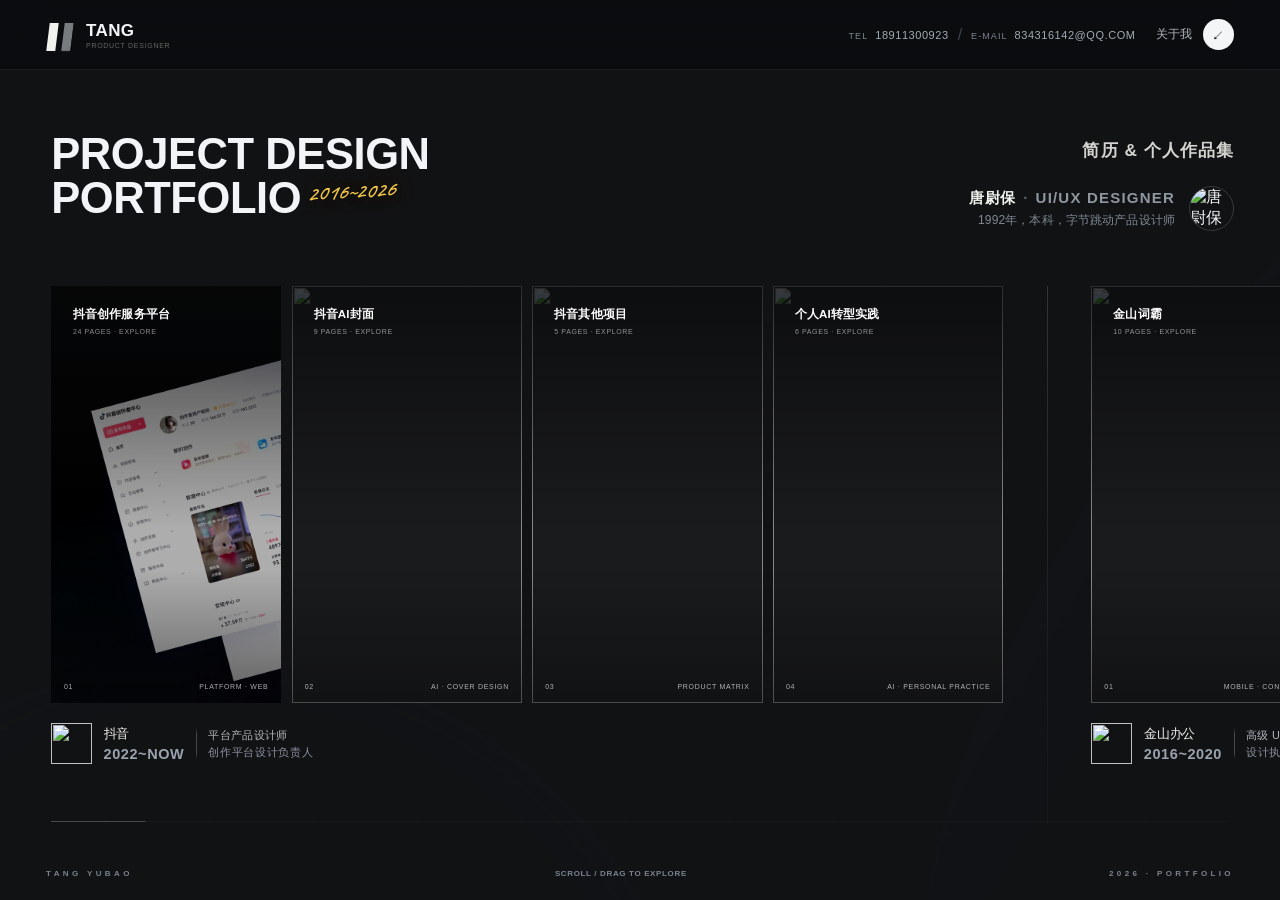
==== commit a6bf8fa8: "下线京东数坊 37 页：移除京东零售分组与作品/素材，更新埋点注册表与文档" ====
--- a/index.html
+++ b/index.html
@@ -3,7 +3,7 @@
 <head>
   <meta charset="utf-8">
   <meta name="viewport" content="width=device-width, initial-scale=1, viewport-fit=cover">
-  <meta name="description" content="唐尉保的产品设计作品集，涵盖字节跳动、京东零售与金山办公时期的代表项目。">
+  <meta name="description" content="唐尉保的产品设计作品集，涵盖字节跳动与金山办公时期的代表项目。">
   <meta name="theme-color" content="#111214">
   <title>唐尉保 · 产品设计作品集</title>
   <link rel="icon" href="唐尉保作品集2_files/favicon.ico">
@@ -145,7 +145,7 @@
     });
   })();
   </script>
-  <link rel="stylesheet" href="styles.css?v=20261117m1">
+  <link rel="stylesheet" href="styles.css?v=20261117m4">
   <noscript><style>html.is-booting [data-screen] { visibility: visible; }</style></noscript>
 </head>
 <body>
@@ -398,6 +398,6 @@
 
   <noscript>请启用 JavaScript 以浏览交互式作品集。</noscript>
   <script src="analytics.js?v=20261116q" defer></script>
-  <script src="script.js?v=20261117m1" defer></script>
+  <script src="script.js?v=20261119a" defer></script>
 </body>
 </html>
--- a/styles.css
+++ b/styles.css
@@ -293,6 +293,7 @@
 
 .home-footer { position: absolute; z-index: 2; inset: auto clamp(24px, 3.6vw, 64px) 22px; display: flex; justify-content: space-between; color: #79838f; font-size: 8px; font-weight: 650; letter-spacing: .42em; }
 .home-footer span:nth-child(2) { letter-spacing: .08em; }
+.home-footer [data-stream-hint].is-static { visibility: hidden; }
 
 .projects-screen { display: grid; grid-template-columns: minmax(320px, 35%) 1fr; background: #080b10; }
 .projects-intro { position: relative; display: flex; flex-direction: column; justify-content: center; padding: clamp(32px, 6vw, 110px); overflow: hidden; border-right: 1px solid rgba(255, 255, 255, .07); background: radial-gradient(circle at 18% 82%, rgba(65, 88, 157, .16), transparent 35%), linear-gradient(145deg, #0c1017 0%, #080a0f 100%); }
@@ -784,8 +785,8 @@
   .header-contact a { gap: 5px; font-size: 9px; letter-spacing: .03em; }
   .header-contact span { font-size: 8px; letter-spacing: .08em; }
 
-  /* 标题 : 简历/个人信息 = 1 : 0.6（最小宽度也保持这个比例） */
-  .home-heading { --home-type: clamp(16.7px, 4.6vw, 21px); height: 25%; min-height: 138px; }
+  /* 标题 : 简历/个人信息 = 1 : 0.4（最小宽度也保持这个比例） */
+  .home-heading { --home-type: clamp(20px, 5.8vw, 26px); height: 25%; min-height: 138px; }
   .home-heading { padding-left: 20px; padding-right: 20px; }
   .home-heading h1 { --title-size: var(--home-type); font-size: var(--home-type); white-space: nowrap; }
   .home-heading-main { display: flex; flex-direction: column; align-items: stretch; gap: 12px; }
@@ -794,19 +795,22 @@
   .home-profile { align-self: stretch; align-items: flex-start; gap: 8px; padding-top: 0; }
   .profile { align-items: flex-start; text-align: left; }
   .profile-top { justify-content: flex-start; }
-  .profile-avatar { order: -1; }
+  .profile-avatar { order: -1; width: 36px; height: 36px; }
   .profile-info { justify-items: start; }
-  .profile-name { justify-content: flex-start; font-size: calc(var(--home-type) * .6); }
-  .profile-name em { font-size: calc(var(--home-type) * .6); }
-  .profile-role { text-align: left; font-size: calc(var(--home-type) * .6); }
-  .portfolio-cn { text-align: left; font-size: calc(var(--home-type) * .6); }
+  .profile-name { justify-content: flex-start; font-size: calc(var(--home-type) * .4); }
+  .profile-name em { font-size: calc(var(--home-type) * .4); }
+  .profile-role { text-align: left; font-size: calc(var(--home-type) * .4); }
+  .portfolio-cn { text-align: left; font-size: calc(var(--home-type) * .4); }
   .home-heading .portfolio-title { gap: 3px; line-height: 1; }
   .portfolio-years { font-size: clamp(12px, 4.1vw, 16px); text-shadow: none; }
   .profile { right: 20px; bottom: 6px; gap: 7px; }
   .profile-top { gap: 10px; }
   .profile-name { gap: 6px; }
   .profile-name em { letter-spacing: .06em; }
-  .work-stream-shell { height: calc(75% - 44px); padding: 0 20px 28px; }
+  /* Keep the cover height continuous when crossing the 760px mobile breakpoint.
+     The compact mobile meta row is ~5px shorter than desktop, so its stream
+     shell also needs a slightly smaller baseline instead of the old 75vh rule. */
+  .work-stream-shell { height: calc(73% - 47px); padding: 0 20px 30px; }
   .experience-group { grid-template-rows: minmax(0, 1fr) auto; padding: 0 28px; }
   .group-meta { gap: 9px; max-width: calc(100vw - 40px); }
   .group-divider { height: 30px; }
@@ -1012,7 +1016,7 @@
 
    桌面 / 平板 / 手机横屏完全沿用上面的原有规则，这一节只覆盖手机竖屏：
    1) 首页隐藏简历 & 个人信息块，改成正常的纵向滚动页面；
-   2) 横向阻尼作品流改成纵向列表（每段经历一组，封面全宽 4:5 平铺）；
+   2) 横向阻尼作品流改成纵向列表（每段经历一组，封面 16:9 完整铺开、不裁切）；
    3) 作品预览改成连续纵向大图平铺，不再有缩略图条。
 
    JS 侧对应：script.js 的 isMobileLayout() / mobileLayoutQuery；横向流引擎
@@ -1027,13 +1031,15 @@
     -webkit-overflow-scrolling: touch;
   }
   .home-heading {
+    --home-type: clamp(24px, 7.6vw, 34px);
     height: auto;
     min-height: 0;
-    padding: 18px 20px 10px;
+    padding: 22px 20px 46px;
     justify-content: flex-start;
   }
   .home-heading-main { gap: 0; }
-  .home-heading h1 { margin: 0; }
+  .home-heading h1 { margin: 0; font-size: var(--home-type); }
+  .portfolio-years { font-size: clamp(15px, 5vw, 21px); }
   /* 简历 / 个人信息块整块隐藏（顶部「关于我」入口仍在） */
   .home-profile { display: none; }
 
@@ -1086,24 +1092,28 @@
     grid-template-columns: minmax(0, 1fr);
     align-content: start;
     width: auto;
-    gap: 14px;
+    gap: 16px;
   }
-  /* 全宽 4:5 封面：与 assets/thumbs/*.crop0.8.* 裁切比例一致，不被二次裁切 */
+  /* 全宽 16:9 封面完整铺开、不做左右裁切；项目名/页数移到封面下方，
+     避免叠在封面自带的标题上（手机端以「看全封面」为准） */
   .stream-project {
-    flex: none;
+    display: block;
     width: 100%;
     height: auto;
     max-height: none;
-    aspect-ratio: 4 / 5;
+    aspect-ratio: 16 / 9;
+    padding: 0;
+    overflow: hidden;
+    background: #151b22;
     animation: none;
   }
-  .stream-project-info { top: 18px; left: 18px; right: 18px; gap: 5px; }
-  .stream-project-info b { font-size: 15px; line-height: 1.25; }
-  .stream-project-info small { font-size: 8.5px; }
-  .stream-project-top { left: 18px; right: 18px; bottom: 16px; }
-  .stream-project-top i, .stream-project-top em { font-size: 8.5px; }
-  .stream-project::after { opacity: .82; }
-  .stream-project.is-pending::before { top: 56px; left: 18px; }
+  /* the cover fills the 16:9 card, so the bitmap is shown in full (no crop) */
+  .stream-project img { filter: none; }
+  .stream-project::after { display: none; }
+  /* 手机端只留封面：项目名 / 页数 / 序号 / 类型全部隐藏，阅读全靠封面本身 */
+  .stream-project-info,
+  .stream-project-top,
+  .stream-project.is-pending::before { display: none; }
   .stream-progress { display: none; }
 
   /* 页脚回到文档流末尾，不再绝对定位在首屏底部 */
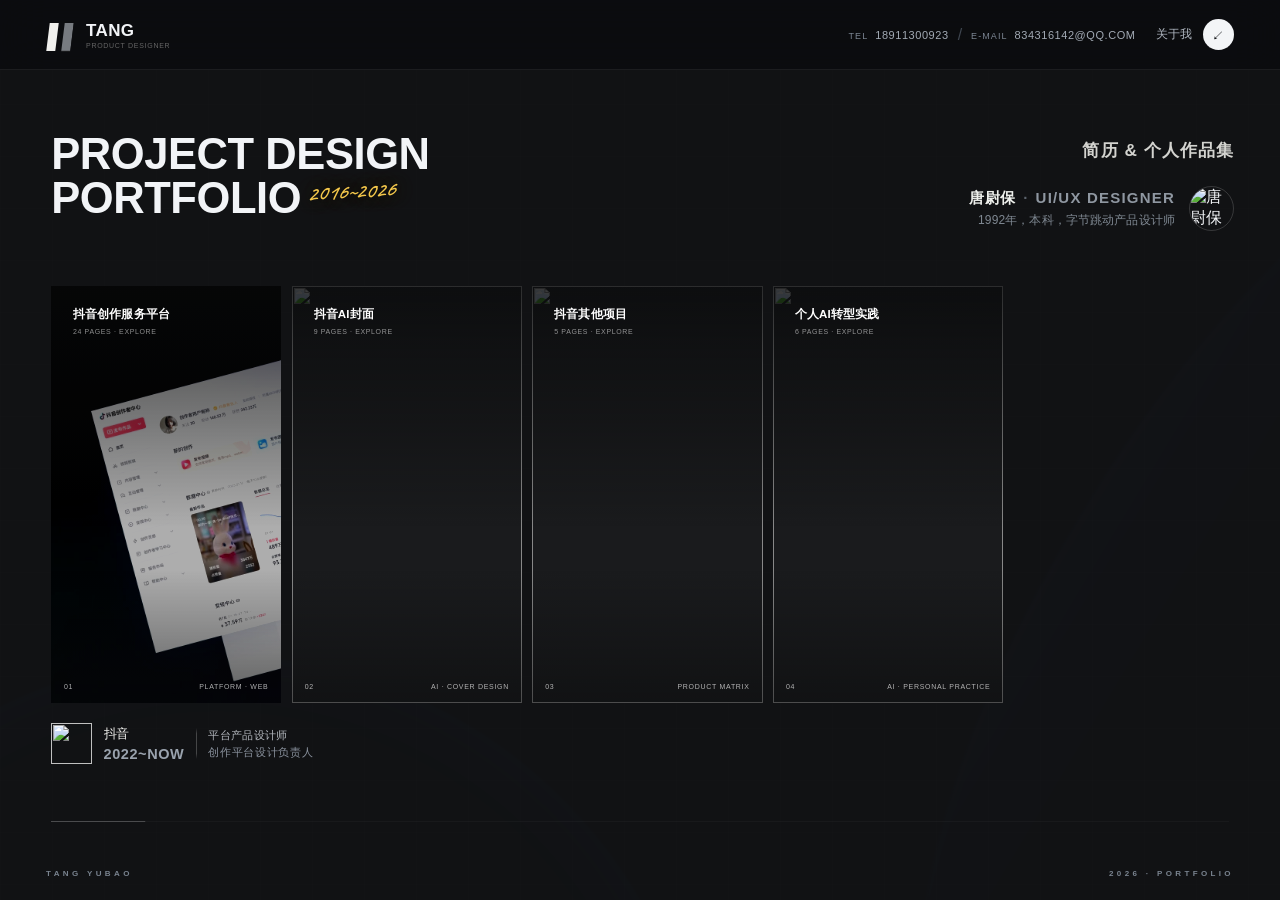
==== commit 4896eea6: "合并远端 main（看板 1.2.0/代理识别、金山经历隐藏），保留京东数坊下线：首页仅抖音 4 项" ====
--- a/index.html
+++ b/index.html
@@ -3,8 +3,7 @@
 <head>
   <meta charset="utf-8">
   <meta name="viewport" content="width=device-width, initial-scale=1, viewport-fit=cover">
-  <meta name="description" content="唐尉保的产品设计作品集，涵盖字节跳动与金山办公时期的代表项目。">
-  <meta name="theme-color" content="#111214">
+  <meta name="description" content="唐尉保的产品设计作品集，涵盖抖音时期的代表项目。">  <meta name="theme-color" content="#111214">
   <title>唐尉保 · 产品设计作品集</title>
   <link rel="icon" href="唐尉保作品集2_files/favicon.ico">
   <!-- The home covers are rendered by script.js, so the browser would not
@@ -145,7 +144,7 @@
     });
   })();
   </script>
-  <link rel="stylesheet" href="styles.css?v=20261117m4">
+  <link rel="stylesheet" href="styles.css?v=20261119m1">
   <noscript><style>html.is-booting [data-screen] { visibility: visible; }</style></noscript>
 </head>
 <body>
@@ -328,7 +327,7 @@
 
         <footer class="home-footer">
           <span>TANG YUBAO</span>
-          <span>SCROLL / DRAG TO EXPLORE</span>
+          <span data-stream-hint>SCROLL / DRAG TO EXPLORE</span>
           <span>2026 · PORTFOLIO</span>
         </footer>
       </section>
@@ -398,6 +397,5 @@
 
   <noscript>请启用 JavaScript 以浏览交互式作品集。</noscript>
   <script src="analytics.js?v=20261116q" defer></script>
-  <script src="script.js?v=20261119a" defer></script>
-</body>
+  <script src="script.js?v=20261119m2" defer></script></body>
 </html>
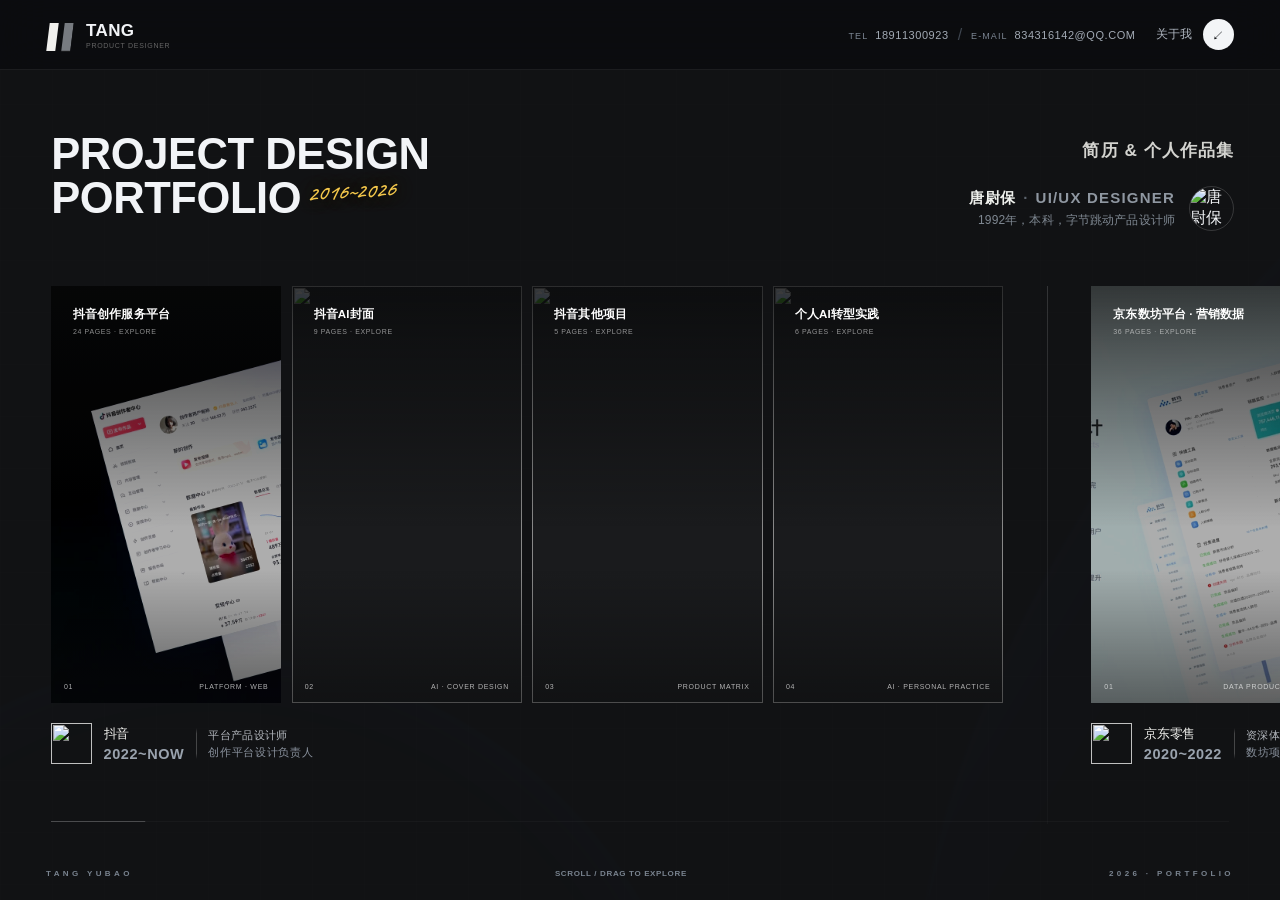
==== commit 3bc5d2be: "纠正京东数坊处理：仅移除第 37 页，恢复项目与其余 36 页（首页恢复京东零售）" ====
--- a/index.html
+++ b/index.html
@@ -3,7 +3,7 @@
 <head>
   <meta charset="utf-8">
   <meta name="viewport" content="width=device-width, initial-scale=1, viewport-fit=cover">
-  <meta name="description" content="唐尉保的产品设计作品集，涵盖抖音时期的代表项目。">  <meta name="theme-color" content="#111214">
+  <meta name="description" content="唐尉保的产品设计作品集，涵盖抖音与京东零售时期的代表项目。">  <meta name="theme-color" content="#111214">
   <title>唐尉保 · 产品设计作品集</title>
   <link rel="icon" href="唐尉保作品集2_files/favicon.ico">
   <!-- The home covers are rendered by script.js, so the browser would not
@@ -397,5 +397,5 @@
 
   <noscript>请启用 JavaScript 以浏览交互式作品集。</noscript>
   <script src="analytics.js?v=20261116q" defer></script>
-  <script src="script.js?v=20261119m2" defer></script></body>
+  <script src="script.js?v=20261119m3" defer></script></body>
 </html>
